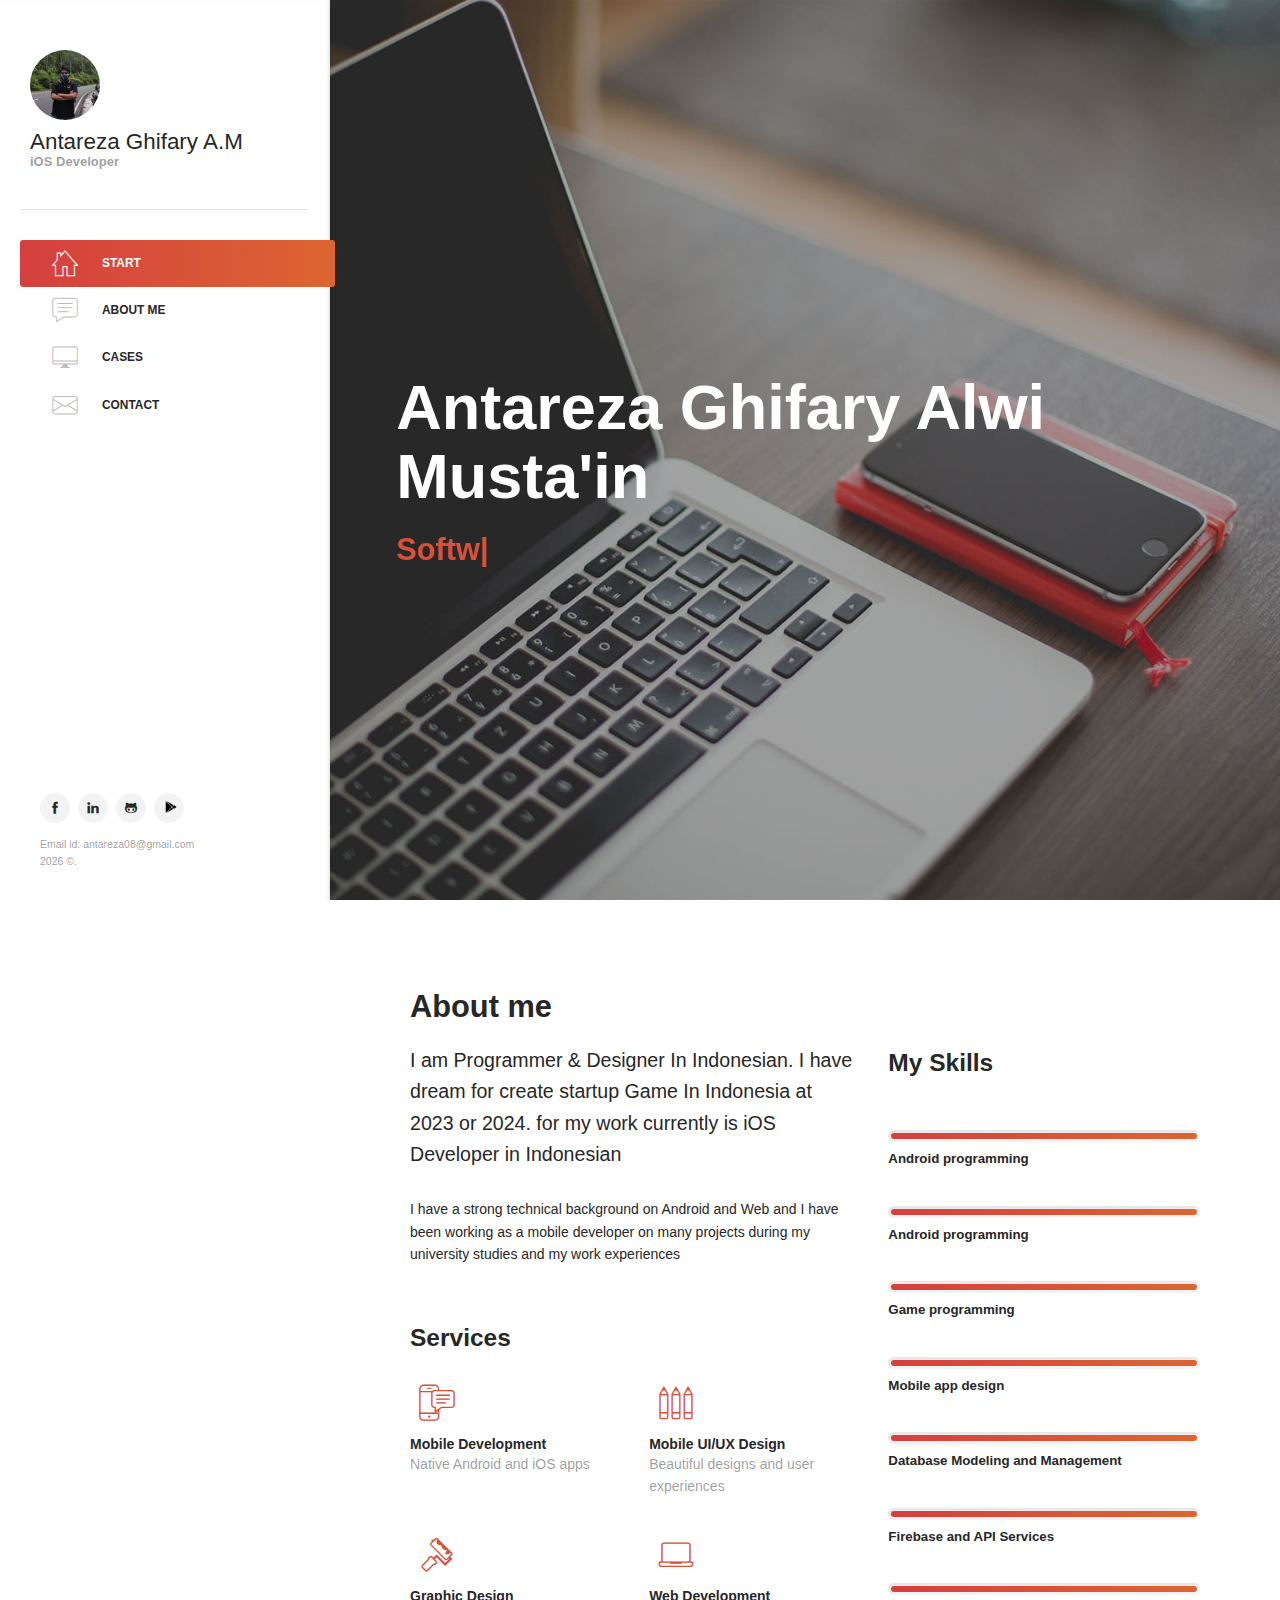
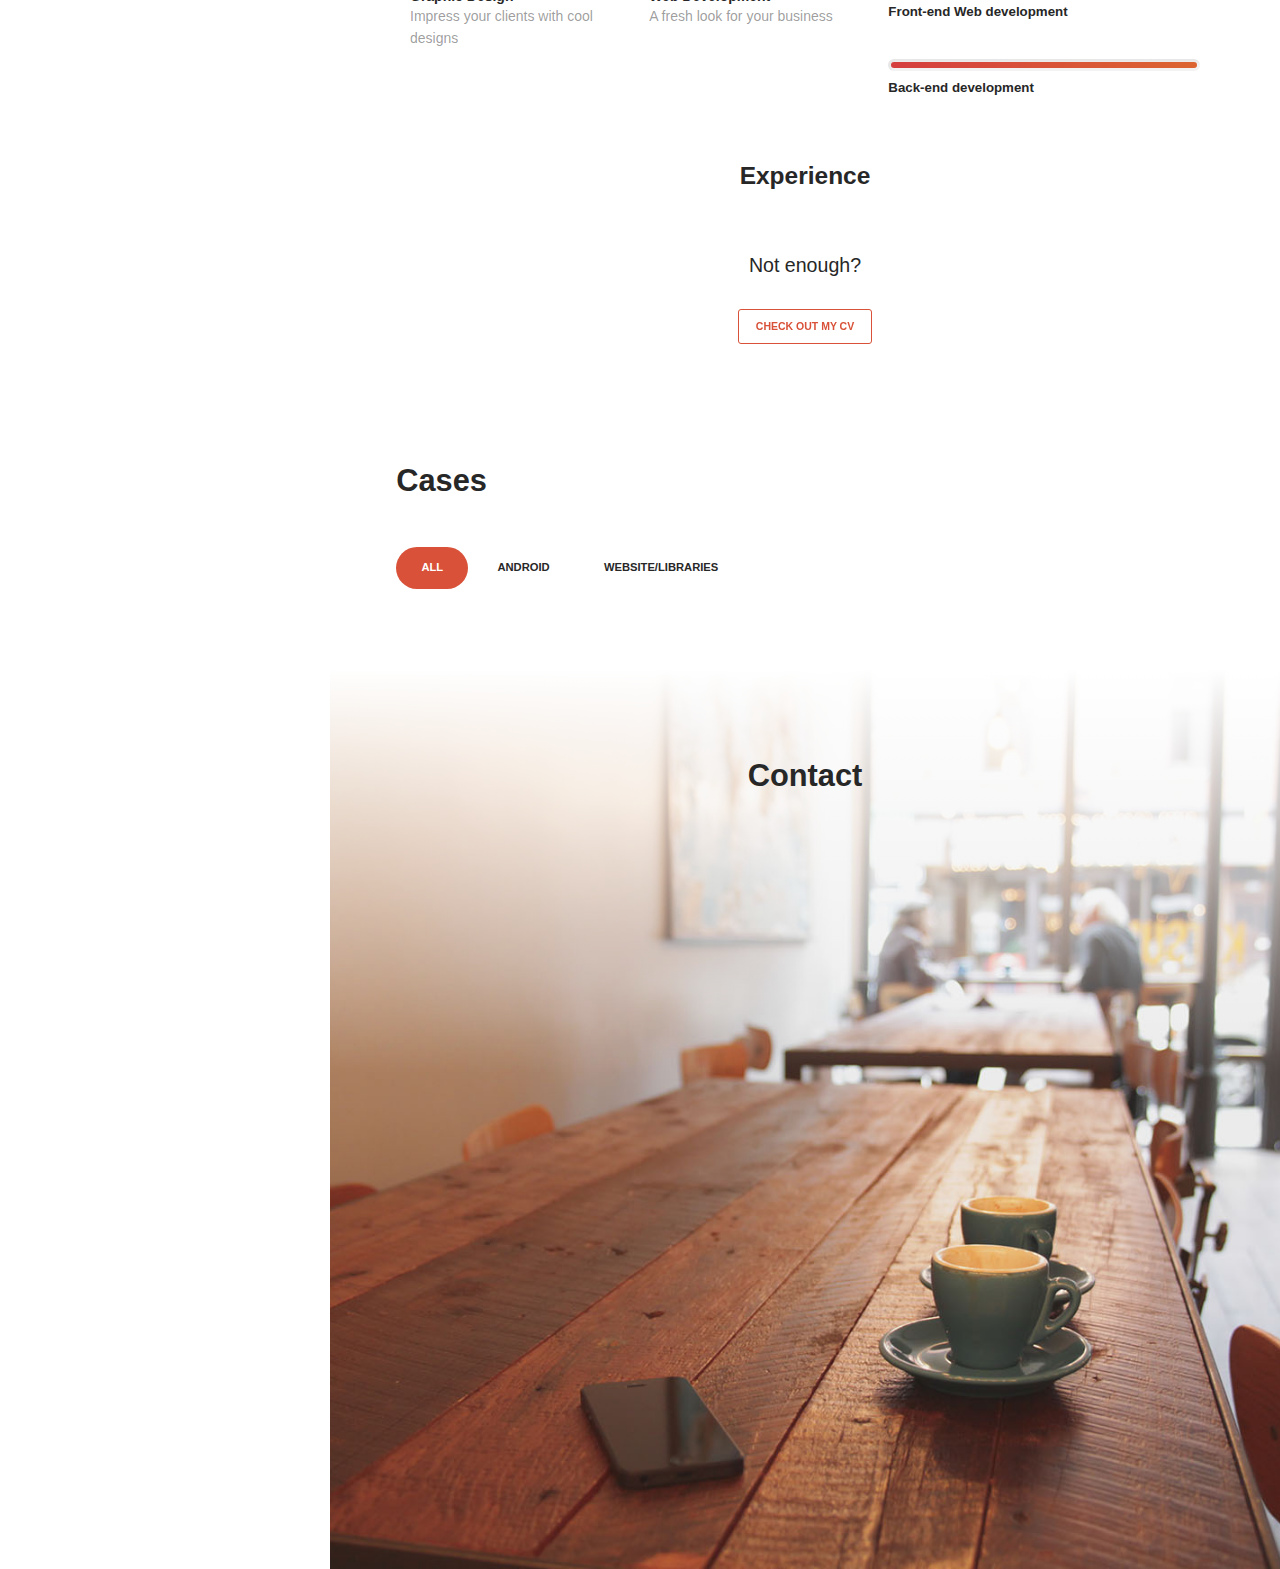
==== index.html @ 30c50976 "Update index.html" ====
<!DOCTYPE html>
<html lang="en" ng-app="myApp">
<head>

    <title>Antareza Ghifary AM - Developer</title>

    <!-- Meta -->
    <meta name="author" content="Shashank Singhal">
    <meta http-equiv="Content-Type" content="text/html; charset=UTF-8" />
    <meta name="viewport" content="width=device-width, initial-scale=1" />
    <meta http-equiv="content-language" content="en">
    <meta name="Description" content="I am Programmer & Designer In Indonesian. I have dream for create startup Game In Indonesia at 2023 or 2024. for my work currently is iOS Developer in Indonesian ">
    <meta name="Keywords" content="mobile developer (iOS), Web Designer, Graphic Designer">
    <meta name="robots" content="index,nofollow" />
    <meta name="og:description" content="I am Programmer & Designer In Indonesian. I have dream for create startup Game In Indonesia at 2023 or 2024. for my work currently is iOS Developer in Indonesian">
    <meta property="og:locale" content="en_GB" />
    <meta property="og:site_name" content="Shashank Singhal - Android App Developer and Designer" />
    <meta property="og:title" content="Shashank Singhal - Android App Developer and Designer" />
    <meta property="og:image" content="assets/img/photos/profile-bg1.jpg" />
    <meta property="og:image:secure_url" content="assets/img/photos/profile-bg1.jpg" />
    <meta property="og:type" content="website" />
    <meta property="og:url" content="https://shashank02051997.github.io" />

    <!-- Twitter Card data -->
    <meta name="twitter:card" content="summary">
    <meta name="twitter:site" content="https://shashank02051997.github.io">
    <meta name="twitter:title" content="Shashank Singhal - Android App Developer and Designer">
    <meta name="twitter:description" content="I am Programmer & Designer In Indonesian. I have dream for create startup Game In Indonesia at 2023 or 2024. for my work currently is iOS Developer in Indonesian">
    <meta name="twitter:creator" content="Shashank Singhal">
    <meta name="twitter:image" content="assets/img/photos/profile-bg1.jpg">

    <!-- Schema.org markup for Google+ -->
    <meta itemprop="name" content="Shashank Singhal - Android App Developer and Designer">
    <meta itemprop="description" content="I am Programmer & Designer In Indonesian. I have dream for create startup Game In Indonesia at 2023 or 2024. for my work currently is iOS Developer in Indonesian">
    <meta itemprop="image" content="assets/img/photos/profile-bg1.jpg">

    <!-- Favicons -->
    <link rel="shortcut icon" href="assets/img/favicon.png">
    <link rel="apple-touch-icon" href="assets/img/favicon_60x60.png">
    <link rel="apple-touch-icon" sizes="76x76" href="assets/img/favicon_76x76.png">
    <link rel="apple-touch-icon" sizes="120x120" href="assets/img/favicon_120x120.png">
    <link rel="apple-touch-icon" sizes="152x152" href="assets/img/favicon_152x152.png">

    <!-- Google Web Fonts -->
<!--     <link href="../fonts.googleapis.com/css-family=Catamaran-600,700.htm" rel="stylesheet"> -->
    <!-- CSS Styles -->
    <link rel="stylesheet" href="assets/css/styles.css" />

    <!-- CSS Base -->
    <link id="theme" rel="stylesheet" href="assets/css/themes/theme-orange.css" />

</head>

<body class="one-page header-vertical" ng-controller='mainCtrl'>

<!-- Loader -->
<div id="page-loader" class="bg-white">
    <svg class="loader" width="32px" height="32px" viewBox="0 0 32 32" xmlns="http://www.w3.org/2000/svg"><circle class="circle" fill="none" stroke-width="2" stroke-linecap="round" cx="16" cy="16" r="14"></circle></svg>
    <span class="loading-txt text-muted">Wait for some magic...</span>
</div>
<!-- Loader / End -->

<!-- Header -->
<header id="header">

    <!-- Owner -->
    <a title="link" href="#home" class="owner">
        <img src="assets/img/photos/ghifa.jpg" alt="Image not found" class="image">
        <div class="content">
            <h2 class="name">Antareza Ghifary A.M</h2>
            <h2 class="caption text-muted">iOS Developer</h2>
        </div>
    </a>

    <!-- Navigation -->
    <nav id="main-menu">
        <div class="nav-wrapper">
            <ul class="nav nav-primary">
                <li><a title="link" href="#home"><i class="li-home"></i>Start</a></li>
                <li><a title="link" href="#about"><i class="li-feedback"></i>About me</a></li>
                <li><a title="link" href="#cases"><i class="li-imac"></i>Cases</a></li>
                <!-- <li><a title="link" href="#latest-posts"><i class="li-pen"></i>Latest posts</a></li> -->
                <li><a title="link" href="#contact"><i class="li-email"></i>Contact</a></li>
            </ul>
        </div>
        <span class="selector"></span>
    </nav>

    <!-- Bottom -->
    <div class="bottom">

        <ul class="list-inline mb-10">
            <li class="list-inline-item"><a title="link" href="https://www.facebook.com/samrez.51" target="_blank" class="icon icon-circle icon-hover icon-secondary icon-sm"><i class="ti-facebook"></i></a></li>
            <li class="list-inline-item"><a title="link" href="https://www.linkedin.com/in/antarezaghifary/"  target="_blank" class="icon icon-circle icon-hover icon-secondary icon-sm"><i class="ti-linkedin"></i></a></li>
            <li class="list-inline-item"><a title="link" href="https://github.com/antarezaghifary"  target="_blank" class="icon icon-circle icon-hover icon-secondary icon-sm"><i class="ti-github"></i></a></li>
           <li class="list-inline-item"><a title="link" href="#" target="_blank" class="icon icon-circle icon-hover icon-secondary icon-sm"><img src="assets/img/google-play.png" style="margin-top: 8px;margin-left:5px;width: 12px;height: 12px;"></i></a></li>  
        </ul>
        <span class="text-muted" style="text-transform:none;">Email id: antareza08@gmail.com</span><br>
        <span class="text-muted"><script>document.write(new Date().getFullYear())</script> ©.</span>
    </div>

</header>
<!-- Header / End -->

<!-- Content -->
<div id="content">

    <!-- Section / Home -->
    <section id="home" class="section fullheight dark">

        <!-- BG Slideshow -->
        <div class="bg-slideshow">
            <div class="bg-image zooming"><img src="assets/img/photos/profile-bg1.jpg" alt="Image not found"></div>
            <div class="bg-image zooming"><img src="assets/img/photos/profile-bg2.jpg" alt="Image not found"></div>
            <div class="bg-image zooming"><img src="assets/img/photos/profile-bg3.jpg" alt="Image not found"></div>
        </div>

        <div class="v-center container-fluid container-custom">
            <div class="row">
                <div class="col-md-12 w-100">
                    <h1 class="display-3">Antareza Ghifary Alwi Musta'in</h1>
                    <h2 class="caption text-primary"><span id="role">Web Developer</span></h2>
                </div>
            </div>
        </div>


    </section>

    <!-- Section / About -->
    <section id="about" class="section">

        <div class="container container-lg">

            <!-- BG Side -->
            <div class="bg-side bg-left">
                <img src="assets/img/items/googlepixel.png" alt="Image not found">
                <img src="assets/img/items/transp.png" alt="Image not found">
            </div>

            <!-- BG Side -->
            <div class="bg-side bg-right">
                <img src="assets/img/items/iphone.png" alt="Image not found">
            </div>
            <div class="row rowmain">
                <div class="col-md-7">
                    <h2>About me</h2>
                    <p class="lead">I am Programmer & Designer In Indonesian. I have dream for create startup Game In Indonesia at 2023 or 2024. for my work currently is iOS Developer in Indonesian</p>
                    <p>I have a strong technical background on Android and Web and I have been working as a mobile developer on many projects during my university studies and my work experiences</p>
                    <h3 class="mt-60">Services</h3>
                    <div class="row text-xs-center text-sm-left">
                        <div class="col-sm-6">
                            <!-- Feature -->
                            <div class="feature feature-1 animated fadeIn visible" data-animation="fadeIn">
                                <span class="icon icon-primary icon-md"><i class="li-push"></i></span>
                                <h5 class="mb-0">Mobile Development</h5>
                                <span class="text-muted">Native Android and iOS apps</span>
                            </div>
                        </div>
                        <div class="col-sm-6">
                            <!-- Feature -->
                            <div class="feature feature-1 animated fadeIn visible" data-animation="fadeIn">
                                <span class="icon icon-primary icon-md"><i class="li-theme"></i></span>
                                <h5 class="mb-0">Mobile UI/UX Design</h5>
                                <span class="text-muted">Beautiful designs and user experiences</span>
                            </div>
                        </div>
                    </div>
                    <div class="row text-xs-center  text-sm-left">
                        <div class="col-sm-6">
                            <!-- Feature -->
                            <div class="feature feature-1 animated fadeIn visible" data-animation="fadeIn">
                                <span class="icon icon-primary icon-md"><i class="li-paintcylinder"></i></span>
                                <h5 class="mb-0">Graphic Design</h5>
                                <span class="text-muted">Impress your clients with cool designs</span>
                            </div>
                        </div>
                        <div class="col-sm-6">
                            <!-- Feature -->
                            <div class="feature feature-1 animated fadeIn visible" data-animation="fadeIn">
                                <span class="icon icon-primary icon-md"><i class="li-laptop"></i></span>
                                <h5 class="mb-0">Web Development</h5>
                                <span class="text-muted">A fresh look for your business</span>
                            </div>
                        </div>
                    </div>
                </div>
                <div class="col-md-5">
                    <h3 class="mt-60">My Skills</h3>
                <div class="progress-wrapper">
                    <progress class="progress mb-5" value="100" max="100"></progress>
                    <strong class="text-sm ng-binding">Android programming</strong>
                </div>
                <div class="progress-wrapper">
                    <progress class="progress mb-5" value="100" max="100"></progress>
                    <strong class="text-sm ng-binding">Android programming</strong>
                </div>
                <div class="progress-wrapper">
                    <progress class="progress mb-5" value="100" max="100"></progress>
                    <strong class="text-sm ng-binding">Game programming</strong>
                </div>
                <div class="progress-wrapper">
                    <progress class="progress mb-5" value="100" max="100"></progress>
                    <strong class="text-sm ng-binding">Mobile app design</strong>
                </div>
                <div class="progress-wrapper">
                    <progress class="progress mb-5" value="100" max="100"></progress>
                    <strong class="text-sm ng-binding">Database Modeling and Management</strong>
                </div>
                <div class="progress-wrapper">
                    <progress class="progress mb-5" value="100" max="100"></progress>
                    <strong class="text-sm ng-binding">Firebase and API Services</strong>
                </div>
                <div class="progress-wrapper">
                    <progress class="progress mb-5" value="100" max="100"></progress>
                    <strong class="text-sm ng-binding">Front-end Web development</strong>
                </div>
                <div class="progress-wrapper">
                    <progress class="progress mb-5" value="100" max="100"></progress>
                    <strong class="text-sm ng-binding">Back-end development</strong>
                </div>
                </div>
            </div>
            <div class="row">
                <div class="col-md-12">

                    <h3 class="mt-60 text-lg-center mb-30">Experience</h3>

                    <!-- <div class="row  text-xs-center">
                        <div class="col-sm-6 col-xs-6 col-md-3">
                        <img class="bg-image " ng-src="assets/img/locations/lecce.jpg" alt="Image not found" src="assets/img/locations/lecce.jpg">
                        <div class="col-lg-12">
                            <a title="link" href="http://www.programmingexpress.com" target="_blank"><img ng-src="assets/img/companies/programmingexpress.jpg" alt="Image not found" class="img-circle mb-20 m10 mt-20" src="assets/img/companies/programmingexpress.jpg"></a>
                            <h5 class="mb-5 text-white">Programming Express</h5>
                            <h5 class="text-sm text-muted-light mt-5">Intership</h5>
                        </div>
                    </div><div class="col-sm-6 col-xs-6 col-md-3">
                        <img class="bg-image " ng-src="assets/img/locations/london.jpg" alt="Image not found" src="assets/img/locations/london.jpg">
                        <div class="col-lg-12">
                            <a title="link" href="http://www.softechonnet.com/" target="_blank"><img ng-src="assets/img/companies/softech.jpg" alt="Image not found" class="img-circle mb-20 m10 mt-20" src="assets/img/companies/softech.jpg"></a>
                            <h5 class="mb-5 text-white">Softech Computer Education</h5>
                            <h5 class="text-sm text-muted-light mt-5">Web Developer</h5>
                        </div>
                    </div><div class="col-sm-6 col-xs-6 col-md-3">
                        <img class="bg-image " ng-src="assets/img/locations/unisalento.jpg" alt="Image not found" src="assets/img/locations/unisalento.jpg">
                        <div class="col-lg-12">
                            <a title="link" href="http://www.ecajmer.ac.in/"><img ng-src="assets/img/companies/college.png" alt="Image not found" class="img-circle mb-20 m10 mt-20" src="assets/img/companies/college.png"></a>
                           <h5 class="mb-5 text-white">Govt. Engg .College, Ajmer</h5>
                            <h5 class="text-sm text-muted-light mt-5">Software Engineer</h5>
                        </div>
                    </div><div class="col-sm-6 col-xs-6 col-md-3">
                        <img class="bg-image " ng-src="assets/img/locations/hers.jpg" alt="Image not found" src="assets/img/locations/hers.jpg">
                        <div class="col-lg-12">
                            <a title="link" href="http://www.programmingexpress.com" target="_blank"><img ng-src="assets/img/companies/programmingexpress.jpg" alt="Image not found" class="img-circle mb-20 m10 mt-20" src="assets/img/companies/programmingexpress.jpg"></a>
                           <h5 class="mb-5 text-white">Programming Express</h5>
                            <h5 class="text-sm text-muted-light mt-5">App Developer</h5>
                        </div>
                    </div>
                    </div> -->
                </div>
            </div>
            <div class="row mt-30">
                <div class="col-md-12">
                <p class="lead  text-xs-center text-lg-center">Not enough?</p>
                </div>
            </div>
            <div class="row">
                <div class="col-md-12 text-xs-center text-lg-center">
                    <a title="link" class="btn btn-sm btn-outline-primary" href="assets/cv/cv.png" target="_blank">Check out my CV</a>
                </div>
            </div>
        </div>
    </section>
    <!-- Section / portfolio -->
    <section id="cases" class="section" >

        <div class="container-fluid container-custom">
            <h2 class="mb-50">Cases</h2>
            <!-- Filter -->
            <nav class="mb-40">
                <ul class="nav nav-pills filter-isotope mb-50 text-center" data-filter-list="#works-list">
                    <li class="nav-item active"><a title="link" href="#" class="nav-link" data-filter="*"><i class="pe-7s-folder"></i>All</a></li>
                    <li class="nav-item"><a title="link" href="#" class="nav-link" data-filter=".filter-one"><i class="pe-7s-graph1"></i>Android</a></li>
                    <li class="nav-item"><a title="link" href="#" class="nav-link" data-filter=".filter-two"><i class="pe-7s-comment"></i>Website/Libraries</a></li>
                </ul>
            </nav>
        </div>


    </section>

    <!-- Section / Latest Posts -->

    <!-- Section / Contact -->
    <section id="contact" class="section min-fullheight">

        <!-- BG Map -->
        <div class="bg-image with-joiner"><img src="assets/img/photos/contact_me.jpg" alt="Image not found"/></div>

        <div class="container-fluid container-custom">
            <h2 class="mb-50 text-xs-center">Contact</h2>
        </div>
        <div class="container container-sm">
            <div class="contact-box animated" data-animation="fadeInUp">
                <div class="row no-padding">
                    <div class="col-md-12">
                        <div class="box">
                            <h4><a title="link" href="#">Contact me</a></h4>
                            <ul class="contact-list">
                                <li>
                                    <i class="li-email"></i>
                                    <div class="content">
                                        <span class="text-xs text-muted mb-5">E-mail:</span>
                                        <a title="link" href="mailto:antareza08@gmail.com" class="text-lg">antareza08@gmail.com</a>
                                    </div>
                                </li>
                                <li>
                                    <i class="li-push"></i>
                                    <div class="content">
                                        <span class="text-xs text-muted mb-5">Phone:</span>
                                        <a title="link" href="tel:+6288225345011">+62 <span class="text-lg">88225345011</span></a>

                                    </div>
                                </li>
                                <li>
                                    <i class="li-map1"></i>
                                    <div class="content">
                                        <span class="text-xs text-muted mb-5">Address:</span>
                                        <span class="text-lg">DIY, Yogyakarta, Indonesia</span>
                                    </div>
                                </li>
                            </ul>
                        </div>
                    </div>
                </div>
            </div>
        </div>

    </section>

</div>
<!-- Content / End -->

<!-- Mobile Navigation Toggle -->
<div id="mobile-nav-toggle"><span></span><span></span><span></span></div>

<!-- Notification Bar -->
<div id="notification-bar"></div>

<!-- JS Libraries -->
<script src="assets/js/jquery-2.2.4.min.js"></script>

<!-- JS Plugins -->
<script src="assets/js/plugins.js"></script>

<!-- JS Core -->
<script src="assets/js/core.js"></script>


<!-- AngularJS -->
<!-- AngularJS -->
<script src="assets/js/angular.min.js"></script>

<!-- Firebase -->
<script src="assets/js/firebase.js"></script>

<!-- AngularFire -->
<script src="assets/js/angularfire.min.js"></script>

<script src='assets/js/main.js'></script>
<script src="assets/js/typed.js"></script>

</body>

</html>
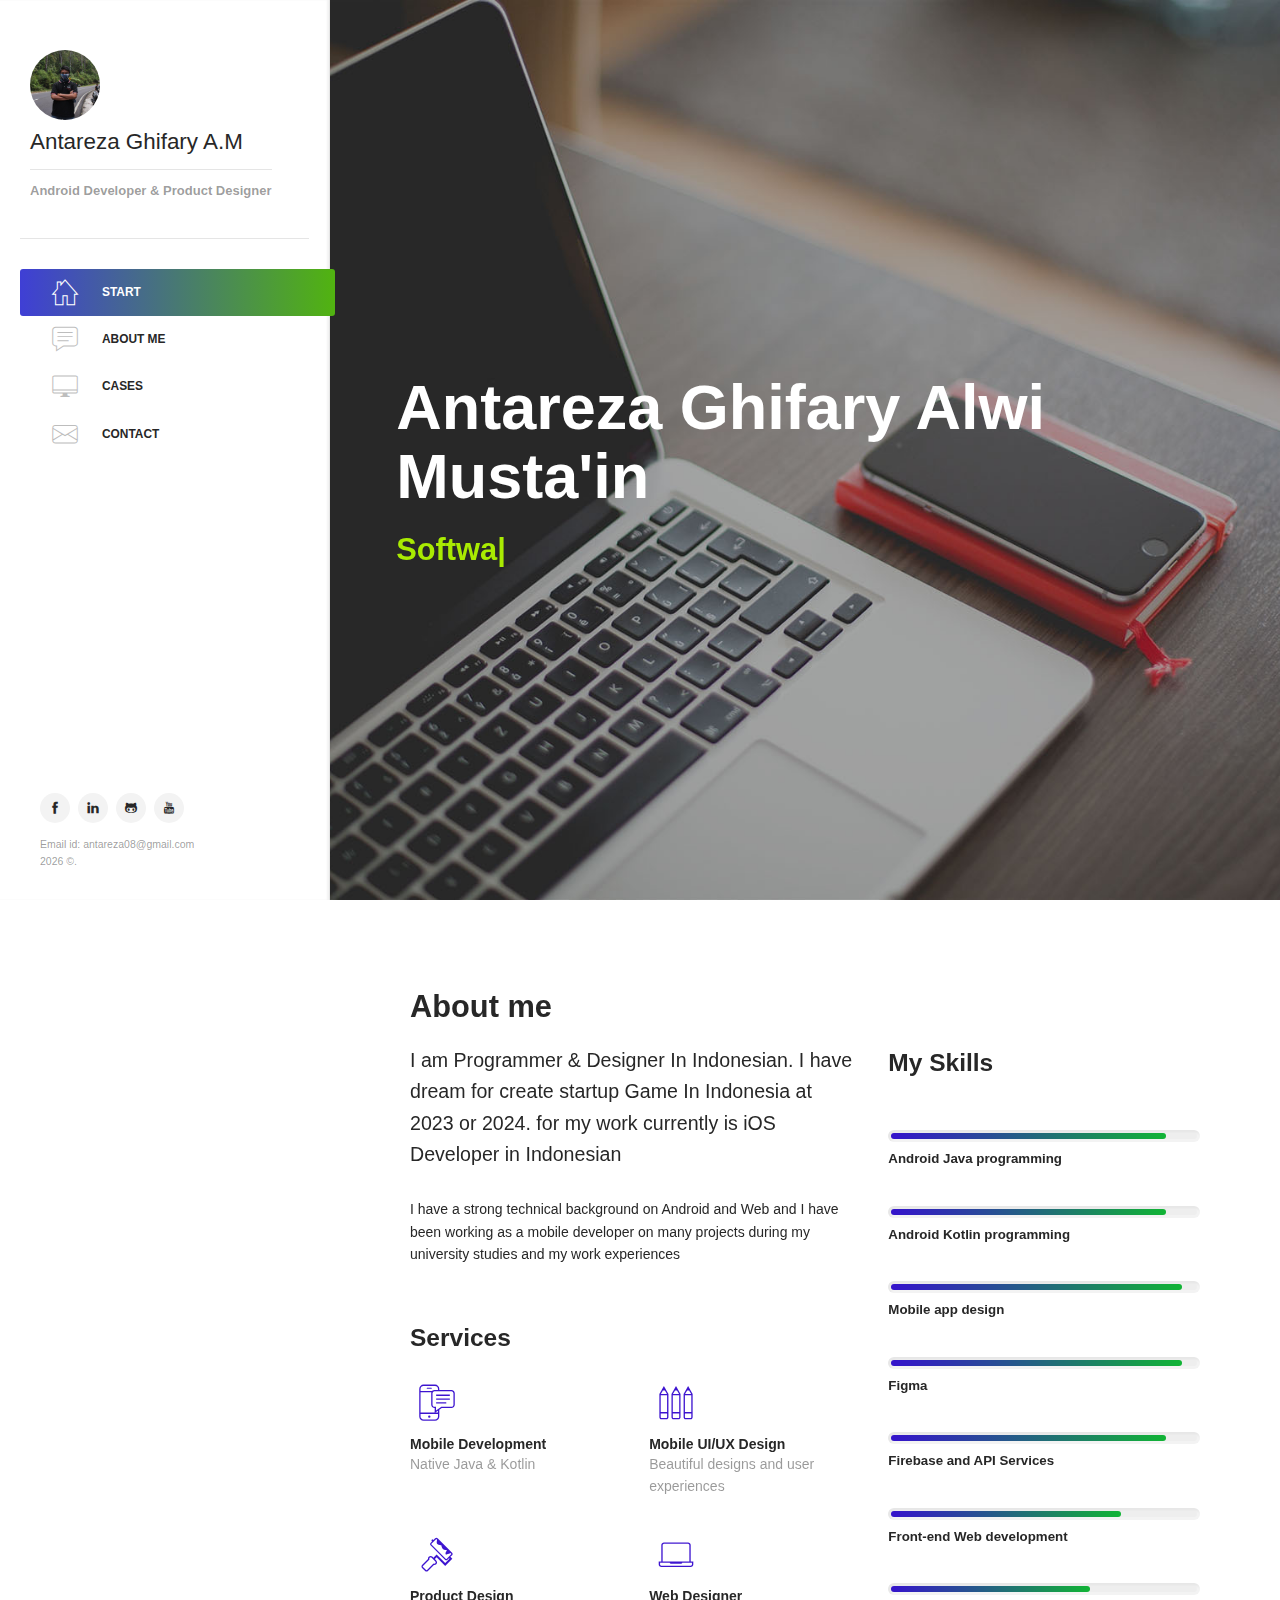
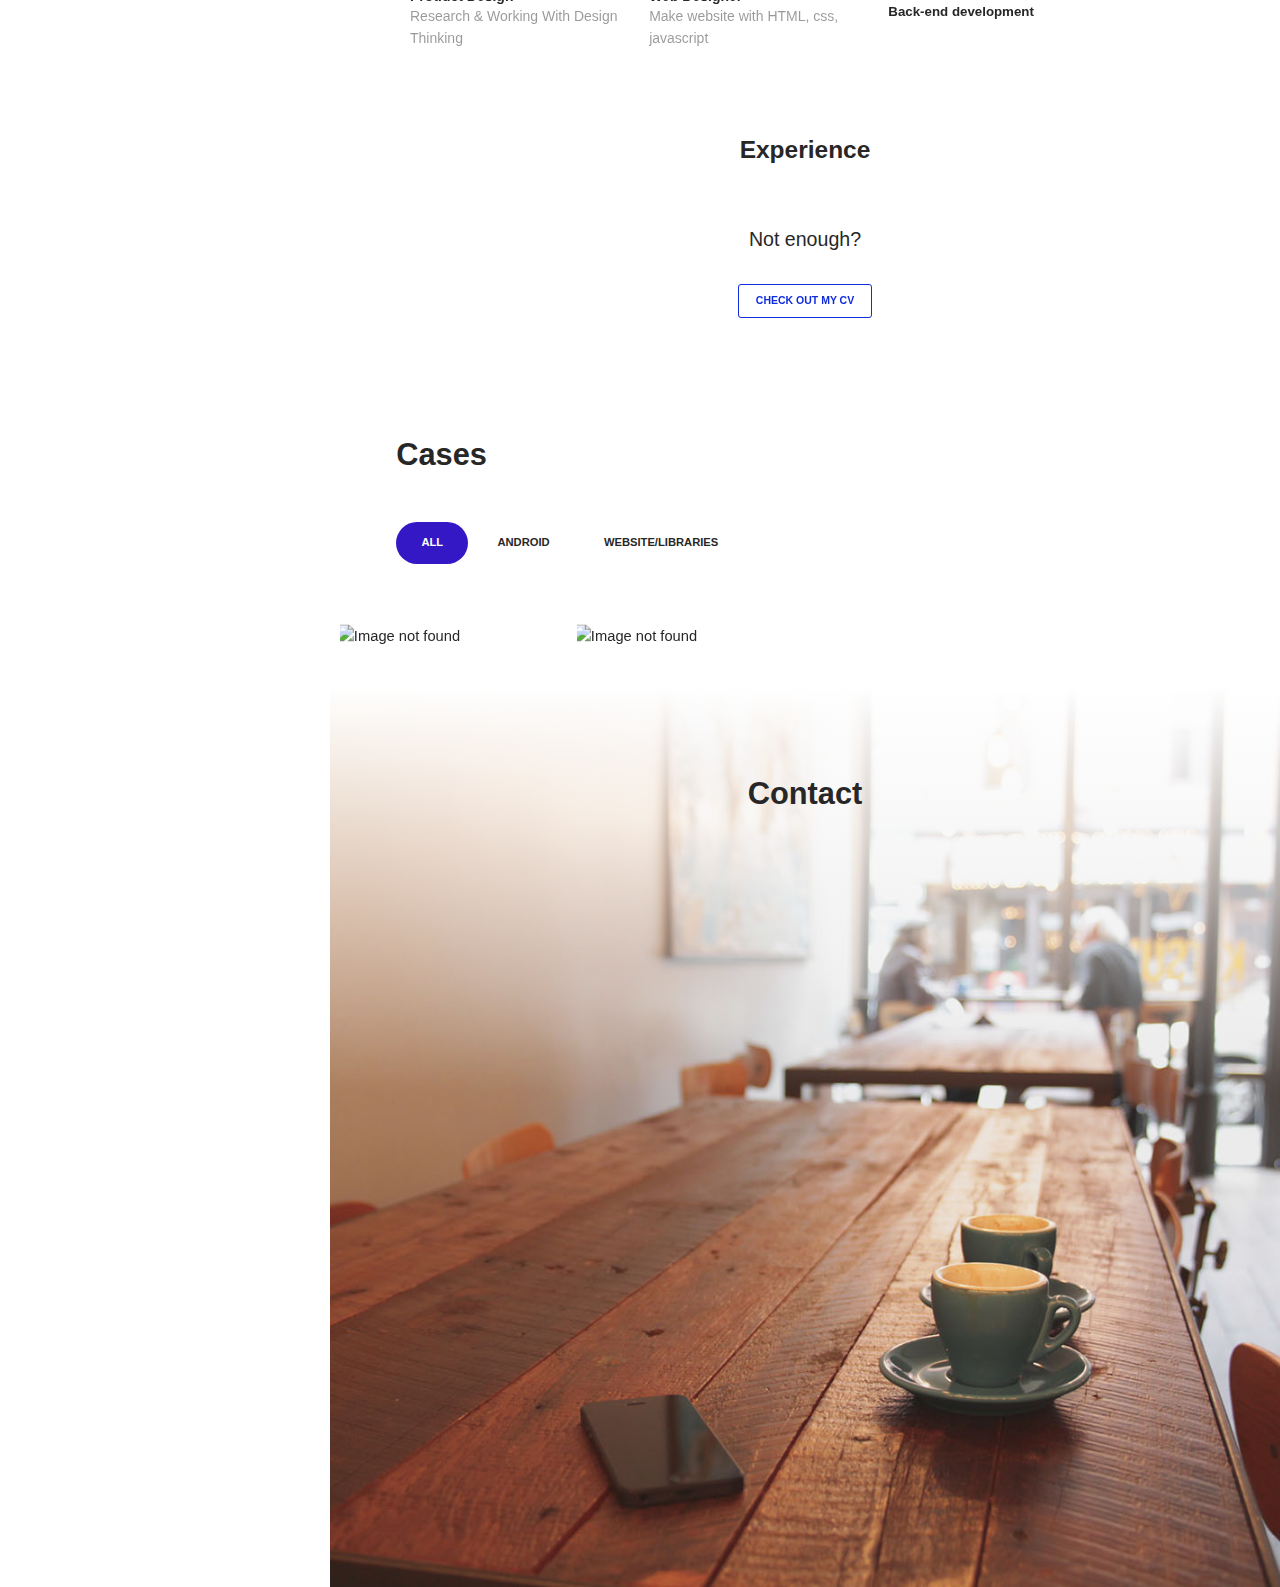
==== commit 2495fb16: "editing style" ====
--- a/index.html
+++ b/index.html
@@ -2,10 +2,10 @@
 <html lang="en" ng-app="myApp">
 <head>
 
-    <title>Antareza Ghifary AM - Developer</title>
+    <title>Antareza Ghifary AM - Fullstack Dev</title>
 
     <!-- Meta -->
-    <meta name="author" content="Shashank Singhal">
+    <meta name="author" content="Antareza Ghifary">
     <meta http-equiv="Content-Type" content="text/html; charset=UTF-8" />
     <meta name="viewport" content="width=device-width, initial-scale=1" />
     <meta http-equiv="content-language" content="en">
@@ -14,23 +14,23 @@
     <meta name="robots" content="index,nofollow" />
     <meta name="og:description" content="I am Programmer & Designer In Indonesian. I have dream for create startup Game In Indonesia at 2023 or 2024. for my work currently is iOS Developer in Indonesian">
     <meta property="og:locale" content="en_GB" />
-    <meta property="og:site_name" content="Shashank Singhal - Android App Developer and Designer" />
-    <meta property="og:title" content="Shashank Singhal - Android App Developer and Designer" />
+    <meta property="og:site_name" content="Antareza Ghifary - Android App Developer and Designer" />
+    <meta property="og:title" content="Antareza Ghifary - Android App Developer and Designer" />
     <meta property="og:image" content="assets/img/photos/profile-bg1.jpg" />
     <meta property="og:image:secure_url" content="assets/img/photos/profile-bg1.jpg" />
     <meta property="og:type" content="website" />
-    <meta property="og:url" content="https://shashank02051997.github.io" />
+    <meta property="og:url" content="https://antarezaghifary.github.io/" />
 
     <!-- Twitter Card data -->
     <meta name="twitter:card" content="summary">
-    <meta name="twitter:site" content="https://shashank02051997.github.io">
-    <meta name="twitter:title" content="Shashank Singhal - Android App Developer and Designer">
+    <meta name="twitter:site" content="https://antarezaghifary.github.io/">
+    <meta name="twitter:title" content="Antareza Ghifary - Android App Developer and Designer">
     <meta name="twitter:description" content="I am Programmer & Designer In Indonesian. I have dream for create startup Game In Indonesia at 2023 or 2024. for my work currently is iOS Developer in Indonesian">
-    <meta name="twitter:creator" content="Shashank Singhal">
+    <meta name="twitter:creator" content="Antareza Ghifary">
     <meta name="twitter:image" content="assets/img/photos/profile-bg1.jpg">
 
     <!-- Schema.org markup for Google+ -->
-    <meta itemprop="name" content="Shashank Singhal - Android App Developer and Designer">
+    <meta itemprop="name" content="Antareza Ghifary - Android App Developer and Designer">
     <meta itemprop="description" content="I am Programmer & Designer In Indonesian. I have dream for create startup Game In Indonesia at 2023 or 2024. for my work currently is iOS Developer in Indonesian">
     <meta itemprop="image" content="assets/img/photos/profile-bg1.jpg">
 
@@ -56,7 +56,7 @@
 <!-- Loader -->
 <div id="page-loader" class="bg-white">
     <svg class="loader" width="32px" height="32px" viewBox="0 0 32 32" xmlns="http://www.w3.org/2000/svg"><circle class="circle" fill="none" stroke-width="2" stroke-linecap="round" cx="16" cy="16" r="14"></circle></svg>
-    <span class="loading-txt text-muted">Wait for some magic...</span>
+    <span class="loading-txt text-muted">Siapkan secangkir kopi...</span>
 </div>
 <!-- Loader / End -->
 
@@ -68,7 +68,8 @@
         <img src="assets/img/photos/ghifa.jpg" alt="Image not found" class="image">
         <div class="content">
             <h2 class="name">Antareza Ghifary A.M</h2>
-            <h2 class="caption text-muted">iOS Developer</h2>
+            <hr>
+            <h2 class="caption text-muted">Android Developer & Product Designer</h2>
         </div>
     </a>
 
@@ -93,7 +94,7 @@
             <li class="list-inline-item"><a title="link" href="https://www.facebook.com/samrez.51" target="_blank" class="icon icon-circle icon-hover icon-secondary icon-sm"><i class="ti-facebook"></i></a></li>
             <li class="list-inline-item"><a title="link" href="https://www.linkedin.com/in/antarezaghifary/"  target="_blank" class="icon icon-circle icon-hover icon-secondary icon-sm"><i class="ti-linkedin"></i></a></li>
             <li class="list-inline-item"><a title="link" href="https://github.com/antarezaghifary"  target="_blank" class="icon icon-circle icon-hover icon-secondary icon-sm"><i class="ti-github"></i></a></li>
-           <li class="list-inline-item"><a title="link" href="#" target="_blank" class="icon icon-circle icon-hover icon-secondary icon-sm"><img src="assets/img/google-play.png" style="margin-top: 8px;margin-left:5px;width: 12px;height: 12px;"></i></a></li>  
+            <li class="list-inline-item"><a title="link" href="https://www.youtube.com/channel/UCFJ1l3dCeKLho9feBZwJrYw/"  target="_blank" class="icon icon-circle icon-hover icon-secondary icon-sm"><i class="ti-youtube"></i></a></li> 
         </ul>
         <span class="text-muted" style="text-transform:none;">Email id: antareza08@gmail.com</span><br>
         <span class="text-muted"><script>document.write(new Date().getFullYear())</script> ©.</span>
@@ -119,7 +120,7 @@
             <div class="row">
                 <div class="col-md-12 w-100">
                     <h1 class="display-3">Antareza Ghifary Alwi Musta'in</h1>
-                    <h2 class="caption text-primary"><span id="role">Web Developer</span></h2>
+                    <h2 class="caption text-primary"><span id="role">Android Developer</span></h2>
                 </div>
             </div>
         </div>
@@ -154,7 +155,7 @@
                             <div class="feature feature-1 animated fadeIn visible" data-animation="fadeIn">
                                 <span class="icon icon-primary icon-md"><i class="li-push"></i></span>
                                 <h5 class="mb-0">Mobile Development</h5>
-                                <span class="text-muted">Native Android and iOS apps</span>
+                                <span class="text-muted">Native Java & Kotlin</span>
                             </div>
                         </div>
                         <div class="col-sm-6">
@@ -171,16 +172,16 @@
                             <!-- Feature -->
                             <div class="feature feature-1 animated fadeIn visible" data-animation="fadeIn">
                                 <span class="icon icon-primary icon-md"><i class="li-paintcylinder"></i></span>
-                                <h5 class="mb-0">Graphic Design</h5>
-                                <span class="text-muted">Impress your clients with cool designs</span>
+                                <h5 class="mb-0">Product Design</h5>
+                                <span class="text-muted">Research & Working With Design Thinking</span>
                             </div>
                         </div>
                         <div class="col-sm-6">
                             <!-- Feature -->
                             <div class="feature feature-1 animated fadeIn visible" data-animation="fadeIn">
                                 <span class="icon icon-primary icon-md"><i class="li-laptop"></i></span>
-                                <h5 class="mb-0">Web Development</h5>
-                                <span class="text-muted">A fresh look for your business</span>
+                                <h5 class="mb-0">Web Designer</h5>
+                                <span class="text-muted">Make website with HTML, css, javascript</span>
                             </div>
                         </div>
                     </div>
@@ -188,35 +189,31 @@
                 <div class="col-md-5">
                     <h3 class="mt-60">My Skills</h3>
                 <div class="progress-wrapper">
-                    <progress class="progress mb-5" value="100" max="100"></progress>
-                    <strong class="text-sm ng-binding">Android programming</strong>
-                </div>
-                <div class="progress-wrapper">
-                    <progress class="progress mb-5" value="100" max="100"></progress>
-                    <strong class="text-sm ng-binding">Android programming</strong>
-                </div>
-                <div class="progress-wrapper">
-                    <progress class="progress mb-5" value="100" max="100"></progress>
-                    <strong class="text-sm ng-binding">Game programming</strong>
-                </div>
-                <div class="progress-wrapper">
-                    <progress class="progress mb-5" value="100" max="100"></progress>
+                    <progress class="progress mb-5" value="90" max="100"></progress>
+                    <strong class="text-sm ng-binding">Android Java programming</strong>
+                </div>
+                <div class="progress-wrapper">
+                    <progress class="progress mb-5" value="90" max="100"></progress>
+                    <strong class="text-sm ng-binding">Android Kotlin programming</strong>
+                </div>
+                <div class="progress-wrapper">
+                    <progress class="progress mb-5" value="95" max="100"></progress>
                     <strong class="text-sm ng-binding">Mobile app design</strong>
                 </div>
                 <div class="progress-wrapper">
-                    <progress class="progress mb-5" value="100" max="100"></progress>
-                    <strong class="text-sm ng-binding">Database Modeling and Management</strong>
-                </div>
-                <div class="progress-wrapper">
-                    <progress class="progress mb-5" value="100" max="100"></progress>
+                    <progress class="progress mb-5" value="95" max="100"></progress>
+                    <strong class="text-sm ng-binding">Figma</strong>
+                </div>
+                <div class="progress-wrapper">
+                    <progress class="progress mb-5" value="90" max="100"></progress>
                     <strong class="text-sm ng-binding">Firebase and API Services</strong>
                 </div>
                 <div class="progress-wrapper">
-                    <progress class="progress mb-5" value="100" max="100"></progress>
+                    <progress class="progress mb-5" value="75" max="100"></progress>
                     <strong class="text-sm ng-binding">Front-end Web development</strong>
                 </div>
                 <div class="progress-wrapper">
-                    <progress class="progress mb-5" value="100" max="100"></progress>
+                    <progress class="progress mb-5" value="65" max="100"></progress>
                     <strong class="text-sm ng-binding">Back-end development</strong>
                 </div>
                 </div>
@@ -285,6 +282,37 @@
                 </ul>
             </nav>
         </div>
+
+        <div id="works-list" class="row masonry no-padding" style="position: relative; height: 0px;">
+            <div class="masonry-sizer col-lg-3 col-sm-4 col-xs-6"></div>
+            <div class="masonry-item filter-two col-lg-3 col-sm-4 col-xs-6">
+                <!-- Image Box -->
+                <a title="link" href="projects/en/fancytoast.html" data-toggle="ajax-modal">
+                <div class="image-box image-hover inner-title title-hover">
+                    <div class="image" style="margin: 10px;">
+                        <img alt="Image not found" src="assets/img/projects/fancytoastcollage.png">
+                    </div>
+                    <div class="title text-xs-center">
+                            <h3 class="mb-0">Fancy Toast</h3>
+                            <h5 class="text-sm text-muted mt-10 mb-0">Android Library</h5>
+                    </div>  
+                </div>
+                </a>
+            </div>
+            <div class="masonry-item filter-two col-lg-3 col-sm-4 col-xs-6">
+                <!-- Image Box -->
+                <a title="link" href="projects/en/fancydialog.html" data-toggle="ajax-modal">
+                <div class="image-box image-hover inner-title title-hover">
+                    <div class="image" style="margin: 10px;">
+                       <img alt="Image not found" src="assets/img/projects/fancydialog.jpg">
+                    </div>
+                    <div class="title text-xs-center">
+                            <h3 class="mb-0">Fancy Alert Dialog</h3>
+                            <h5 class="text-sm text-muted mt-10 mb-0">Android Library</h5>
+                    </div>
+                </div>
+                </a>
+            </div>
 
 
     </section>
@@ -314,19 +342,19 @@
                                         <a title="link" href="mailto:antareza08@gmail.com" class="text-lg">antareza08@gmail.com</a>
                                     </div>
                                 </li>
-                                <li>
+                                <!-- <li>
                                     <i class="li-push"></i>
                                     <div class="content">
                                         <span class="text-xs text-muted mb-5">Phone:</span>
                                         <a title="link" href="tel:+6288225345011">+62 <span class="text-lg">88225345011</span></a>
 
                                     </div>
-                                </li>
+                                </li> -->
                                 <li>
                                     <i class="li-map1"></i>
                                     <div class="content">
                                         <span class="text-xs text-muted mb-5">Address:</span>
-                                        <span class="text-lg">DIY, Yogyakarta, Indonesia</span>
+                                        <span class="text-lg">Jakarta, Indonesia</span>
                                     </div>
                                 </li>
                             </ul>
--- a/assets/css/themes/theme-orange.css
+++ b/assets/css/themes/theme-orange.css
@@ -2206,7 +2206,7 @@
   top: 0;
   left: 0;
   right: -26px;
-  background-image: linear-gradient(to right, #d53f3f, #dc6531);
+  background-image: linear-gradient(to right, #3f3fd5, #51b310);
   -webkit-border-radius: 3px;
   -moz-border-radius: 3px;
   -ms-border-radius: 3px;
@@ -2367,13 +2367,13 @@
 }
 
 .nav-primary li > a:hover > i, .nav-primary li > a:focus > i {
-  color: #d85138;
+  color: #5838d8;
   filter: progid:DXImageTransform.Microsoft.Alpha(Opacity=100);
   opacity: 1;
 }
 
 .nav-primary a:hover > li > i, .nav-primary  a:focus > li > i {
-    color: #d85138;
+    color: #5838d8;
     filter: progid:DXImageTransform.Microsoft.Alpha(Opacity=100);
     opacity: 1;
 }
@@ -2401,13 +2401,13 @@
 }
 
 .nav-primary li > .active > a > i {
-  color: #d85138;
+  color: #5838d8;
   filter: progid:DXImageTransform.Microsoft.Alpha(Opacity=100);
   opacity: 1;
 }
 
 .nav-primary a > .active > li > i {
-    color: #d85138;
+    color: #5838d8;
     filter: progid:DXImageTransform.Microsoft.Alpha(Opacity=100);
     opacity: 1;
 }
@@ -2436,7 +2436,7 @@
 }
 
 .nav-primary li > ul a:hover, .nav-primary li > ul a:focus {
-  color: #d85138;
+  color: #5838d8;
 }
 
 .nav-primary li.has-children > a {
@@ -2733,7 +2733,7 @@
 }
 
 .post ul.post-meta > li a:hover, .post ul.post-meta > li a:focus {
-  color: #d85138;
+  color: #5838d8;
 }
 
 .post ul.post-meta > li span {
@@ -3257,7 +3257,7 @@
 
 .contact-list > li > i {
   float: left;
-  color: #d85138;
+  color: #5838d8;
   font-size: 2rem;
 }
 
@@ -3732,13 +3732,13 @@
 /* Types */
 .btn-primary {
   border-color: transparent;
-  background-color: #d85138;
+  background-color: #5838d8;
   color: #fff;
 }
 
 .btn-primary:hover, .btn-primary:focus, .btn-primary:active, .btn-primary:focus:active {
   border-color: transparent;
-  color: #d85138;
+  color: #5838d8;
 }
 
 .btn-primary:before {
@@ -3777,13 +3777,13 @@
 
 .btn-warning {
   border-color: transparent;
-  background-color: #f06a28;
+  background-color: #5838d8;
   color: #fff;
 }
 
 .btn-warning:hover, .btn-warning:focus, .btn-warning:active, .btn-warning:focus:active {
   border-color: transparent;
-  color: #f06a28;
+  color: #5838d8;
 }
 
 .btn-warning:before {
@@ -3863,18 +3863,18 @@
 }
 
 .btn-outline-primary {
-  border-color: #d85138;
-  color: #d85138;
+  border-color: #112cde;
+  color: #112cde;
 }
 
 .btn-outline-primary:hover, .btn-outline-primary:focus, .btn-outline-primary:active, .btn-outline-primary:focus:active {
-  border-color: #d85138;
+  border-color: #112cde;
   background: transparent;
   color: #fff;
 }
 
 .btn-outline-primary:before {
-  background-color: #d85138;
+  background-color: #112cde;
 }
 
 .btn-outline-secondary {
@@ -3908,18 +3908,18 @@
 }
 
 .btn-outline-warning {
-  border-color: #f06a28;
-  color: #f06a28;
+  border-color: #5838d8;
+  color: #5838d8;
 }
 
 .btn-outline-warning:hover, .btn-outline-warning:focus, .btn-outline-warning:active, .btn-outline-warning:focus:active {
-  border-color: #f06a28;
+  border-color: #5838d8;
   background: transparent;
   color: #fff;
 }
 
 .btn-outline-warning:before {
-  background-color: #f06a28;
+  background-color: #5838d8;
 }
 
 .btn-outline-danger {
@@ -4488,7 +4488,7 @@
 }
 
 .bg-warning {
-  background-color: #f06a28 !important;
+  background-color: #5838d8 !important;
 }
 
 .bg-danger {
@@ -5453,7 +5453,7 @@
 }
 
 .icon.icon-primary {
-  color: #d85138;
+  color: #3d14d0;
 }
 
 .icon.icon-secondary {
@@ -5465,7 +5465,7 @@
 }
 
 .icon.icon-warning {
-  color: #f06a28;
+  color: #5838d8;
 }
 
 .icon.icon-danger {
@@ -5683,7 +5683,7 @@
 }
 
 .icon.icon-circle.icon-warning {
-  background-color: #f06a28;
+  background-color: #5838d8;
 }
 
 .icon.icon-circle.icon-danger {
@@ -6324,12 +6324,12 @@
 }
 
 .nav-pills > .nav-item.active > .nav-link {
-  background-color: #d85138;
+  background-color: #3417c5;
   color: #fff;
 }
 
 .nav-pills > .nav-item.active > .nav-link:hover, .nav-pills > .nav-item.active > .nav-link:focus {
-  background-color: #d85138;
+  background-color: #3417c5;
 }
 
 .nav-pills > .nav-item + .nav-item {
@@ -6703,7 +6703,7 @@
   -ms-border-radius: 12px;
   -o-border-radius: 12px;
   border-radius: 12px;
-  background-image: linear-gradient(to right, #d53f3f, #dc6531);
+  background-image: linear-gradient(to right, #3513cc, #11b435);
 }
 
 .progress[value]::-moz-progress-bar {
@@ -6771,17 +6771,17 @@
 
 .progress-warning[value]::-ms-fill {
   background-image: none;
-  background-color: #f06a28;
+  background-color: #5838d8;
 }
 
 .progress-warning[value]::-webkit-progress-value {
   background-image: none;
-  background-color: #f06a28;
+  background-color: #5838d8;
 }
 
 .progress-warning[value]::-moz-progress-bar {
   background-image: none;
-  background-color: #f06a28;
+  background-color: #5838d8;
 }
 
 .progress-danger[value]::-ms-fill {
@@ -6910,7 +6910,7 @@
 }
 
 .tag-warning {
-  background-color: #f06a28;
+  background-color: #5838d8;
 }
 
 .tag-danger {
@@ -7076,7 +7076,7 @@
 
 /* Colors */
 .text-primary {
-  color: #d85138 !important;
+  color: #a9eb02 !important;
 }
 
 .text-secondary {
@@ -7088,7 +7088,7 @@
 }
 
 .text-warning {
-  color: #f06a28 !important;
+  color: #5838d8 !important;
 }
 
 .text-danger {
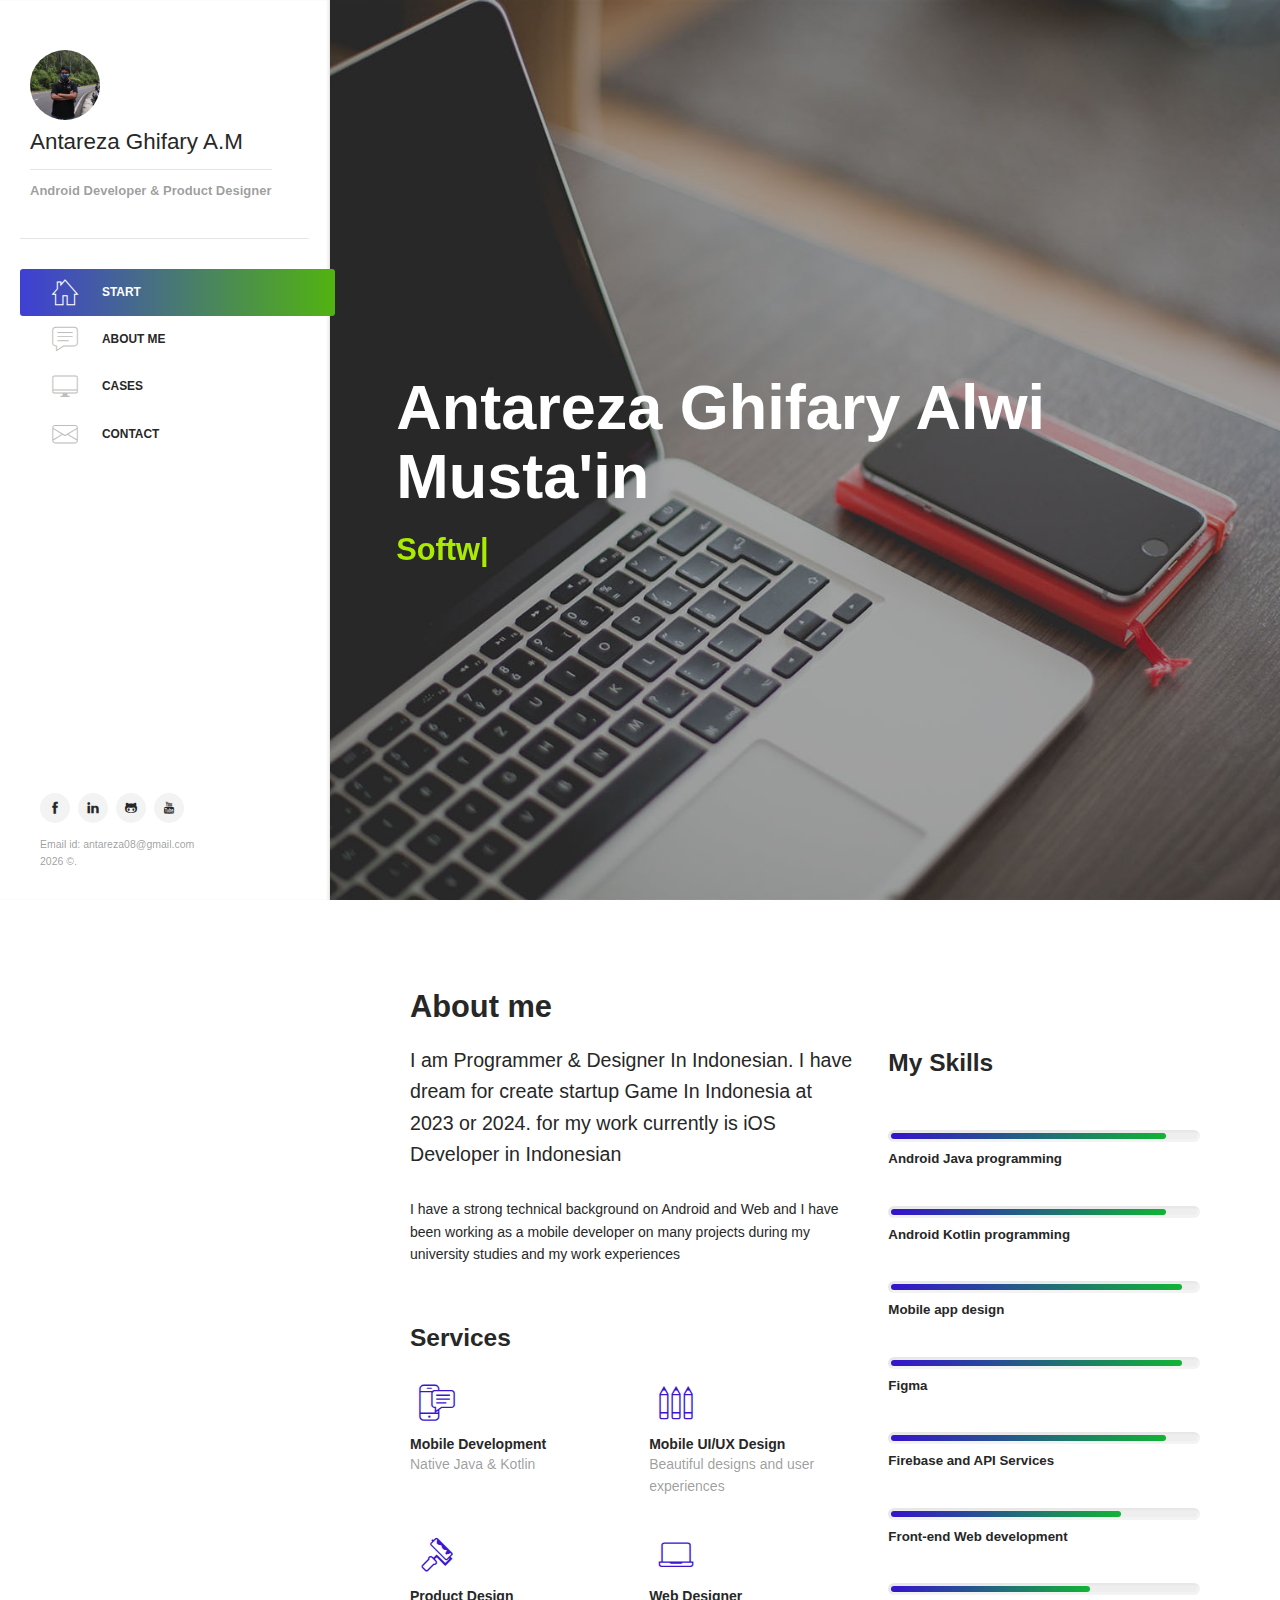
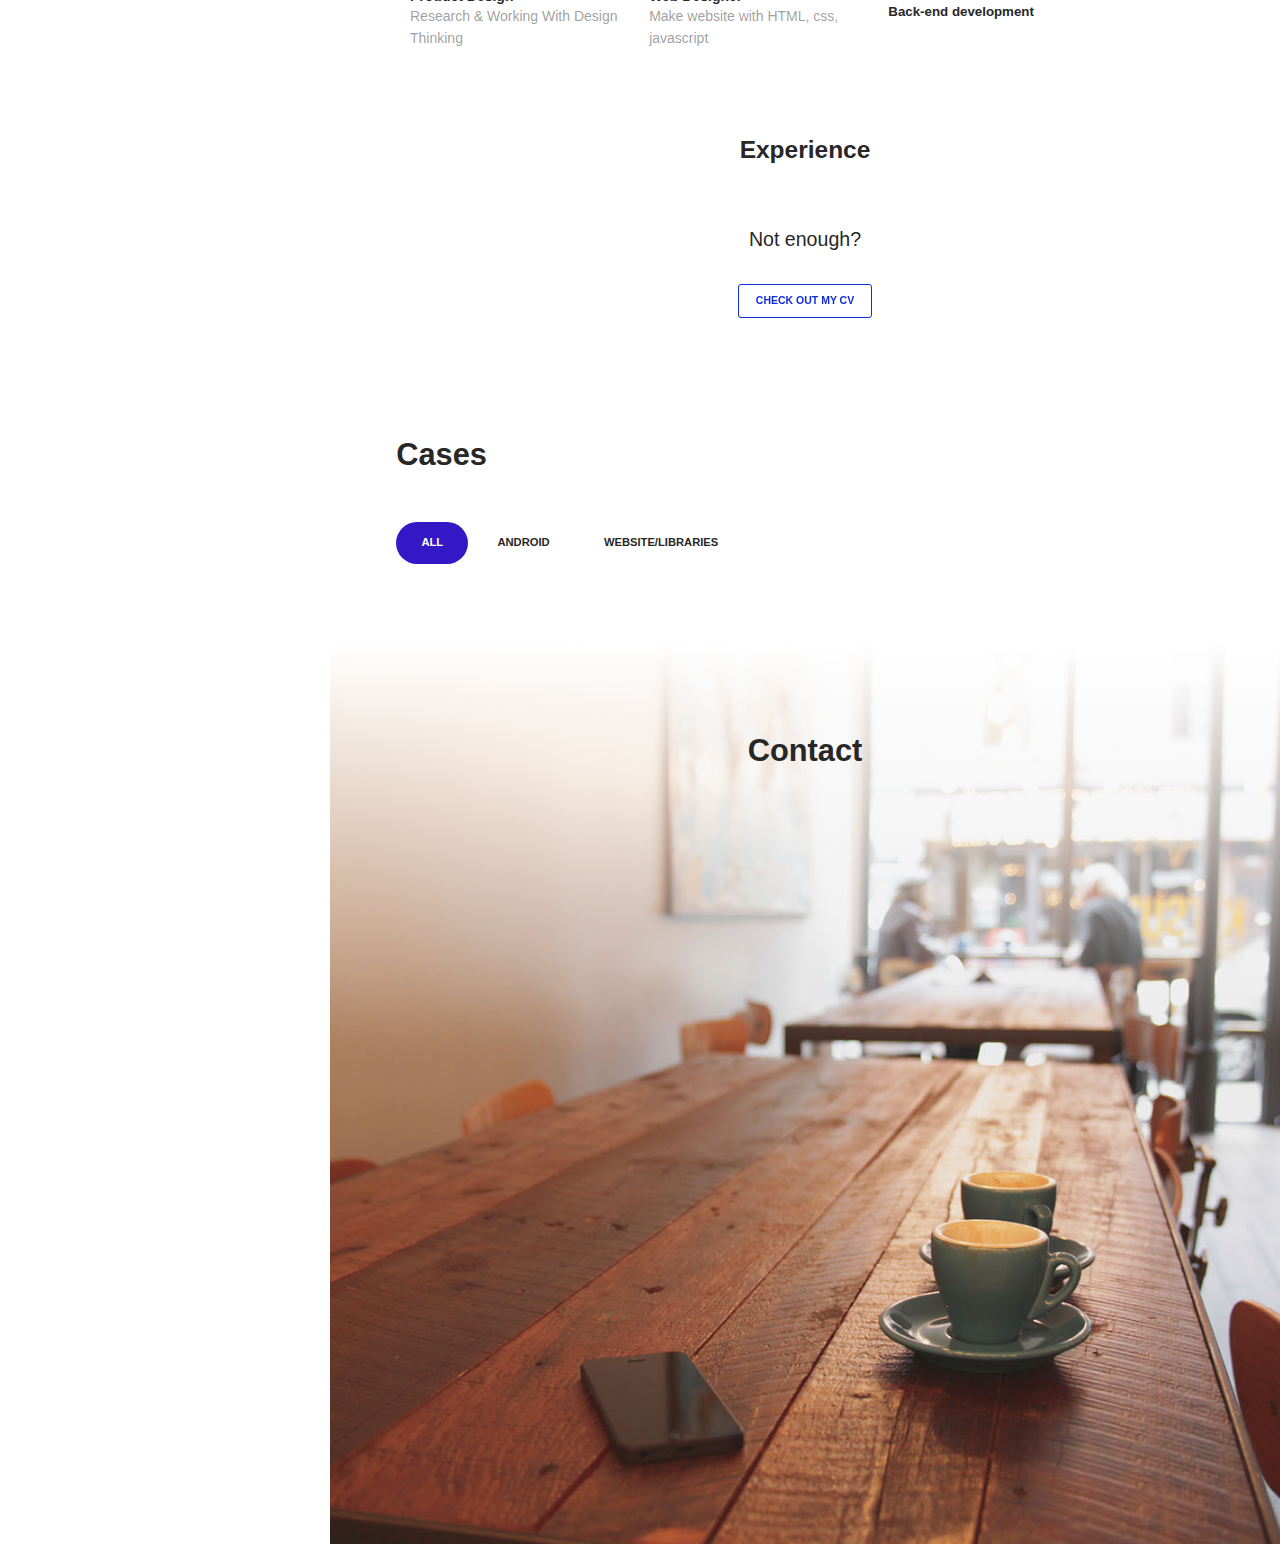
==== commit 2484b0b8: "init" ====
--- a/index.html
+++ b/index.html
@@ -283,10 +283,10 @@
             </nav>
         </div>
 
-        <div id="works-list" class="row masonry no-padding" style="position: relative; height: 0px;">
+        <!-- <div id="works-list" class="row masonry no-padding" style="position: relative; height: 0px;">
             <div class="masonry-sizer col-lg-3 col-sm-4 col-xs-6"></div>
             <div class="masonry-item filter-two col-lg-3 col-sm-4 col-xs-6">
-                <!-- Image Box -->
+                
                 <a title="link" href="projects/en/fancytoast.html" data-toggle="ajax-modal">
                 <div class="image-box image-hover inner-title title-hover">
                     <div class="image" style="margin: 10px;">
@@ -300,7 +300,7 @@
                 </a>
             </div>
             <div class="masonry-item filter-two col-lg-3 col-sm-4 col-xs-6">
-                <!-- Image Box -->
+                
                 <a title="link" href="projects/en/fancydialog.html" data-toggle="ajax-modal">
                 <div class="image-box image-hover inner-title title-hover">
                     <div class="image" style="margin: 10px;">
@@ -312,7 +312,7 @@
                     </div>
                 </div>
                 </a>
-            </div>
+            </div> -->
 
 
     </section>
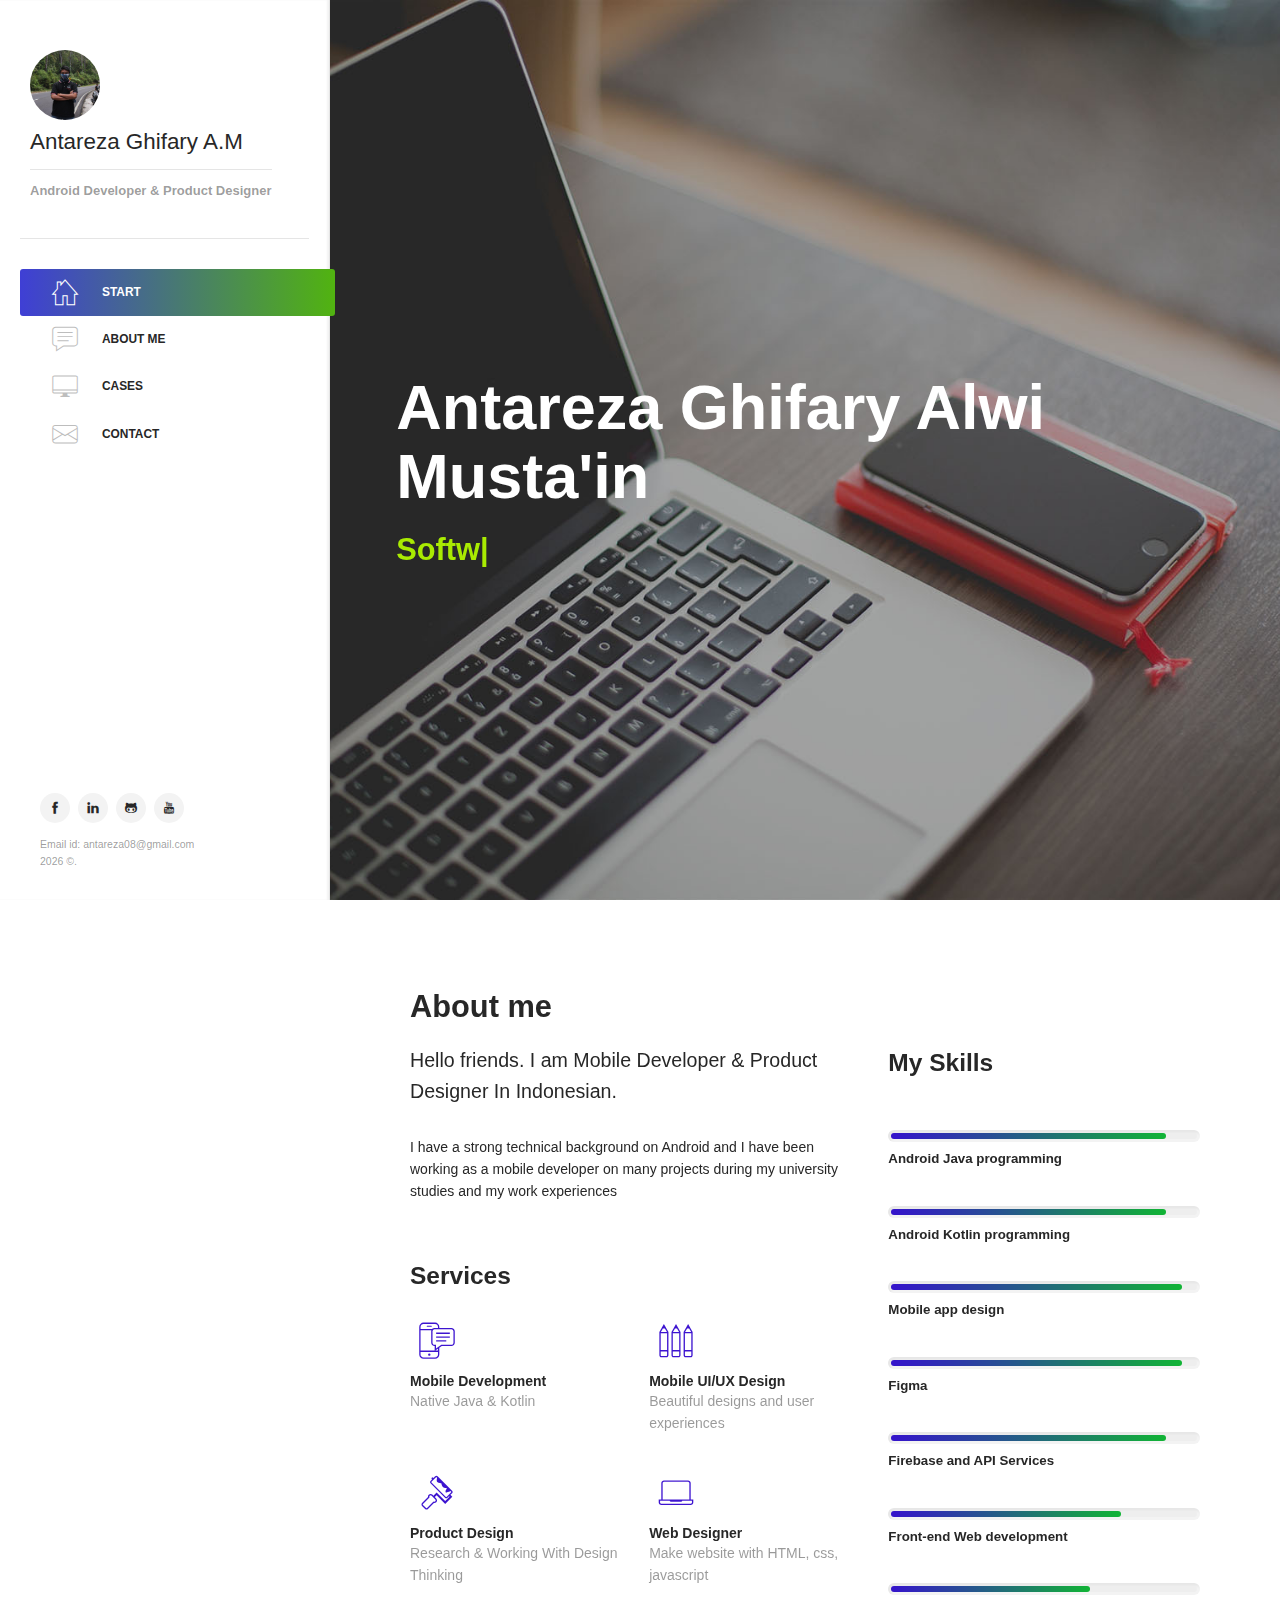
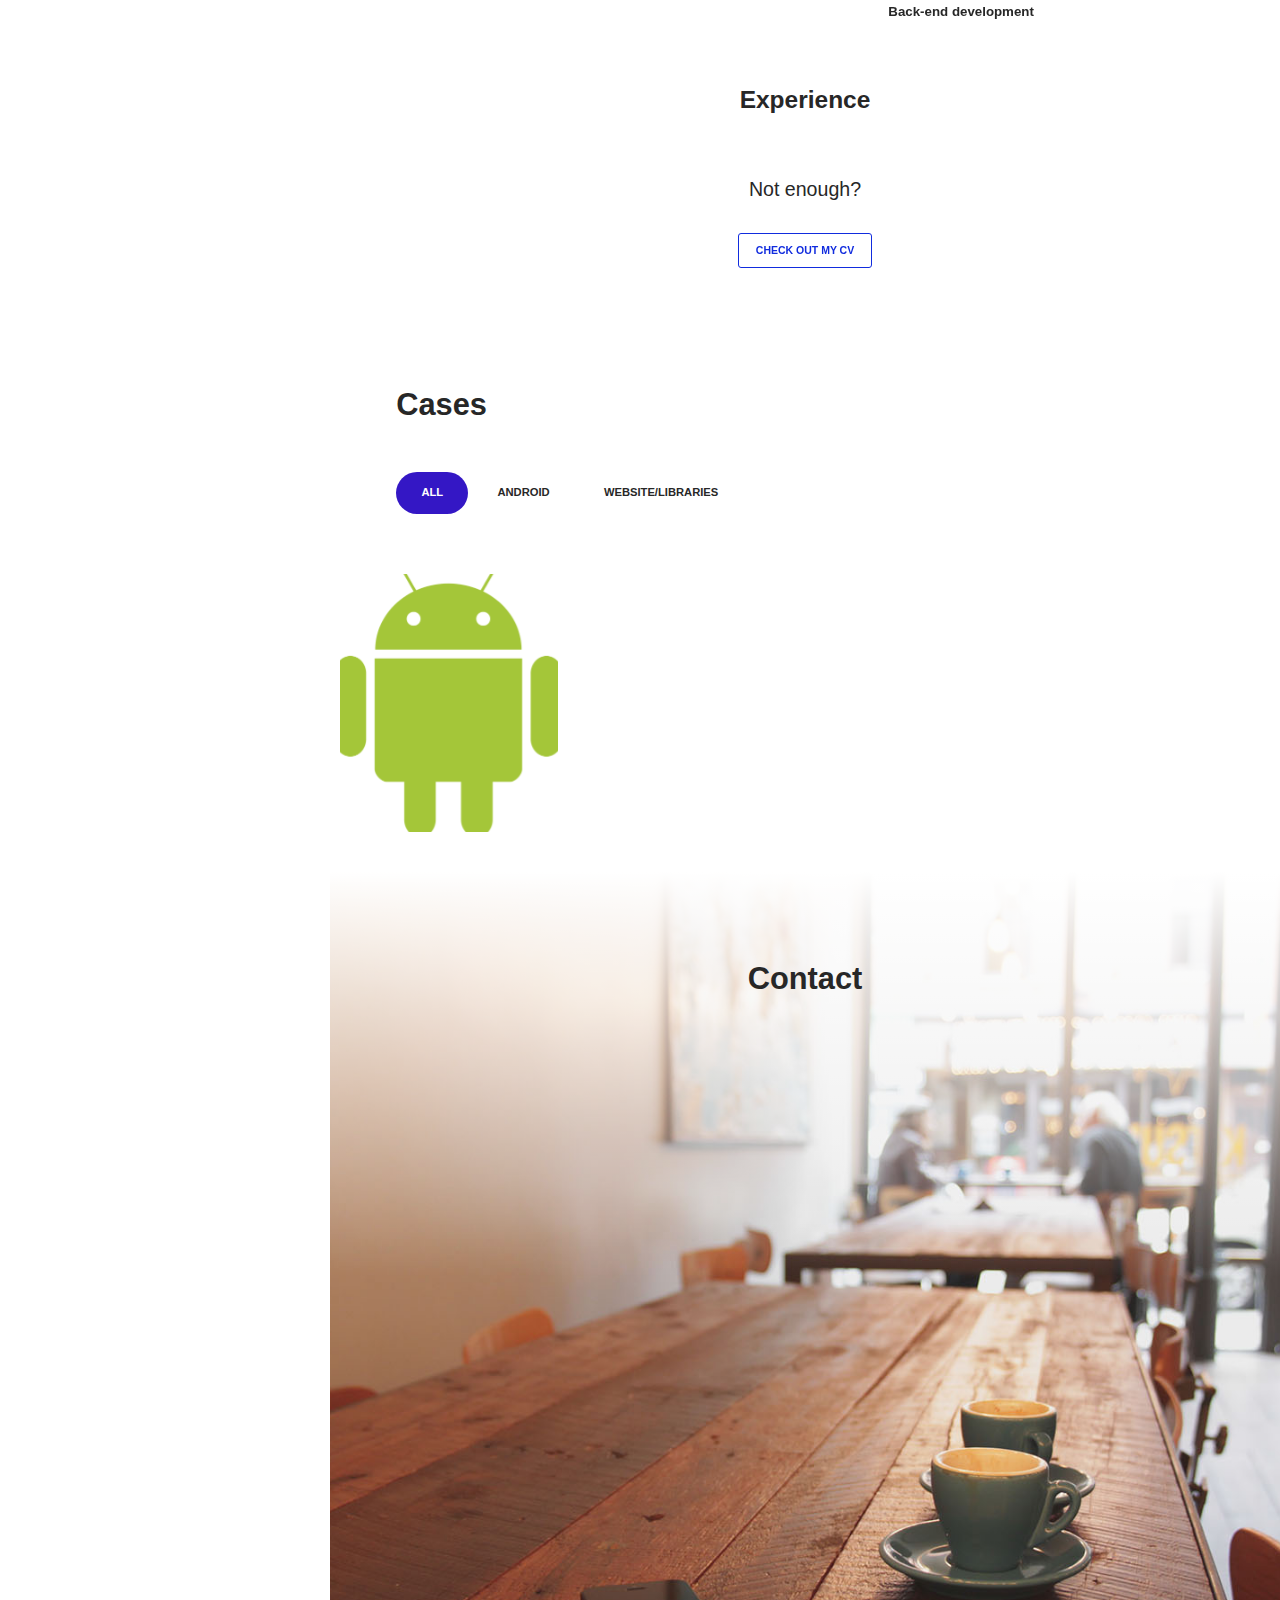
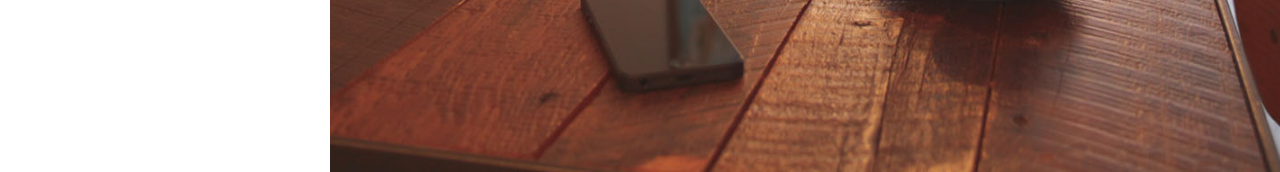
==== commit 853d9d1a: "edit portfolio" ====
--- a/index.html
+++ b/index.html
@@ -146,8 +146,8 @@
             <div class="row rowmain">
                 <div class="col-md-7">
                     <h2>About me</h2>
-                    <p class="lead">I am Programmer & Designer In Indonesian. I have dream for create startup Game In Indonesia at 2023 or 2024. for my work currently is iOS Developer in Indonesian</p>
-                    <p>I have a strong technical background on Android and Web and I have been working as a mobile developer on many projects during my university studies and my work experiences</p>
+                    <p class="lead">Hello friends. I am Mobile Developer & Product Designer In Indonesian.</p>
+                    <p>I have a strong technical background on Android and I have been working as a mobile developer on many projects during my university studies and my work experiences</p>
                     <h3 class="mt-60">Services</h3>
                     <div class="row text-xs-center text-sm-left">
                         <div class="col-sm-6">
@@ -283,14 +283,14 @@
             </nav>
         </div>
 
-        <!-- <div id="works-list" class="row masonry no-padding" style="position: relative; height: 0px;">
+        <div id="works-list" class="row masonry no-padding" style="position: relative; height: 0px;">
             <div class="masonry-sizer col-lg-3 col-sm-4 col-xs-6"></div>
             <div class="masonry-item filter-two col-lg-3 col-sm-4 col-xs-6">
                 
-                <a title="link" href="projects/en/fancytoast.html" data-toggle="ajax-modal">
+                <a title="link" href="portfolio/web/pos.html" data-toggle="ajax-modal">
                 <div class="image-box image-hover inner-title title-hover">
                     <div class="image" style="margin: 10px;">
-                        <img alt="Image not found" src="assets/img/projects/fancytoastcollage.png">
+                        <img alt="Image not found" src="portfolio/img/android_robot.png">
                     </div>
                     <div class="title text-xs-center">
                             <h3 class="mb-0">Fancy Toast</h3>
@@ -299,20 +299,7 @@
                 </div>
                 </a>
             </div>
-            <div class="masonry-item filter-two col-lg-3 col-sm-4 col-xs-6">
-                
-                <a title="link" href="projects/en/fancydialog.html" data-toggle="ajax-modal">
-                <div class="image-box image-hover inner-title title-hover">
-                    <div class="image" style="margin: 10px;">
-                       <img alt="Image not found" src="assets/img/projects/fancydialog.jpg">
-                    </div>
-                    <div class="title text-xs-center">
-                            <h3 class="mb-0">Fancy Alert Dialog</h3>
-                            <h5 class="text-sm text-muted mt-10 mb-0">Android Library</h5>
-                    </div>
-                </div>
-                </a>
-            </div> -->
+           
 
 
     </section>
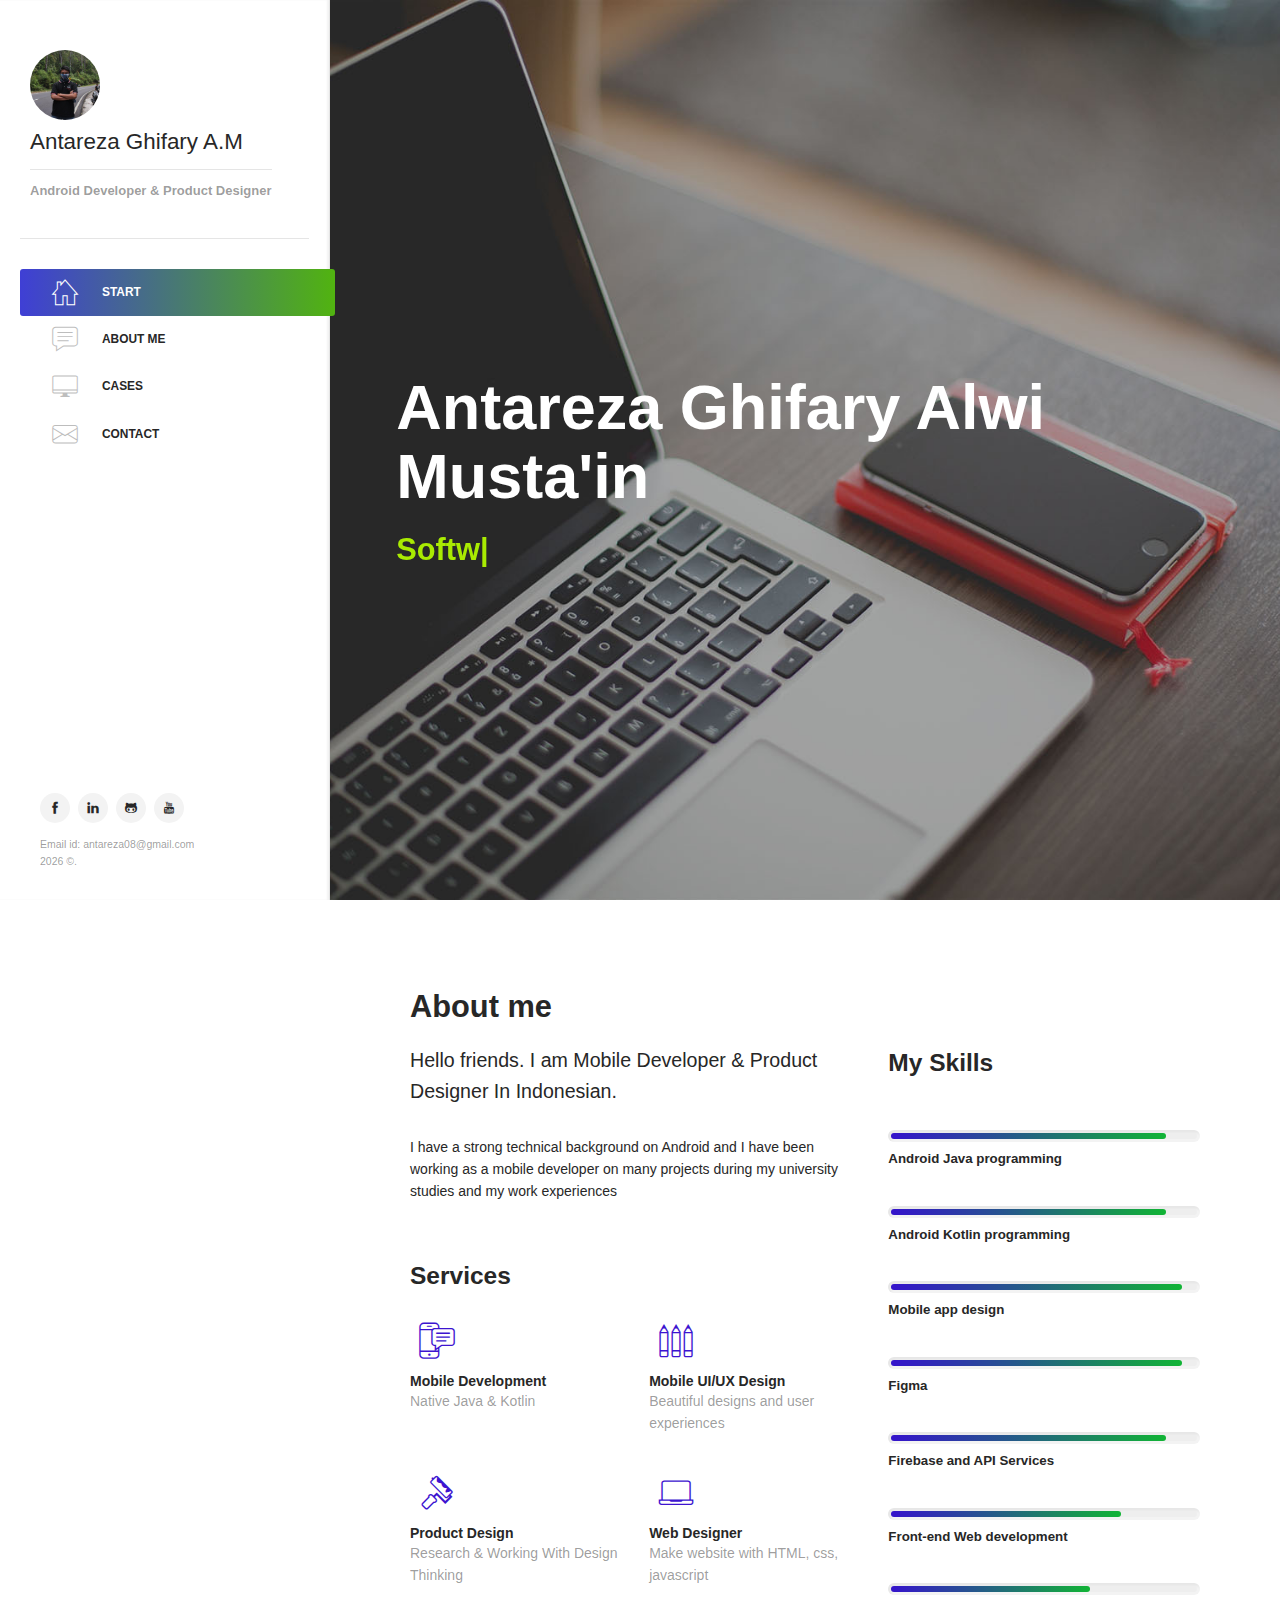
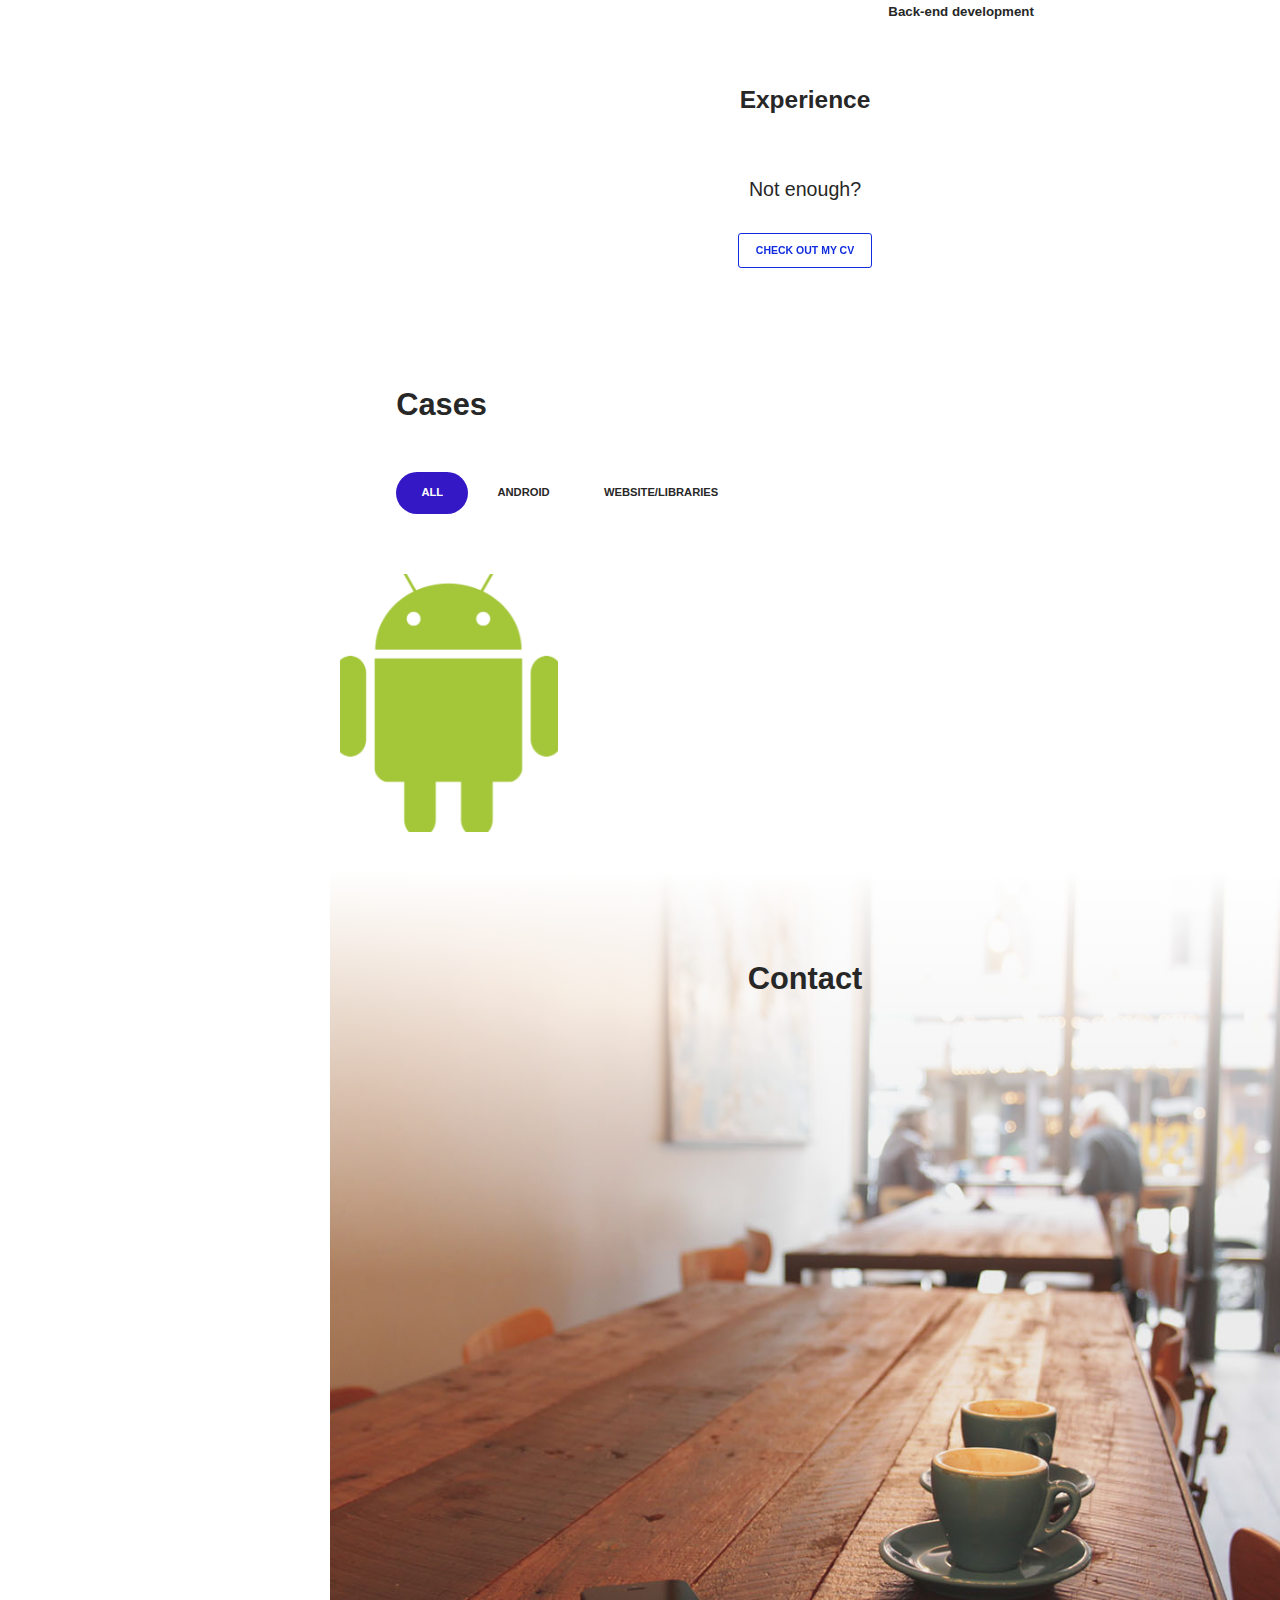
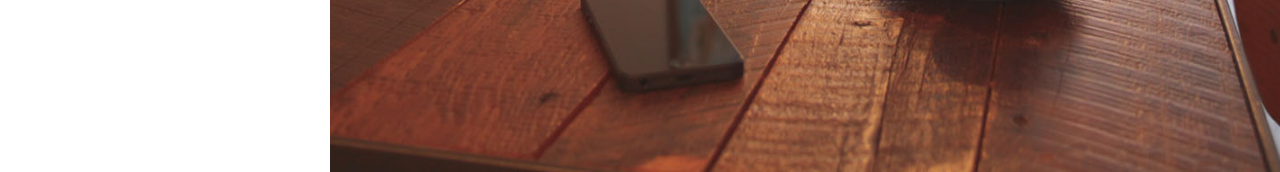
==== commit 62cd5dfa: "delete href in menu header" ====
--- a/index.html
+++ b/index.html
@@ -2,7 +2,7 @@
 <html lang="en" ng-app="myApp">
 <head>
 
-    <title>Antareza Ghifary AM - Fullstack Dev</title>
+    <title>Antareza Ghifary 😉</title>
 
     <!-- Meta -->
     <meta name="author" content="Antareza Ghifary">
@@ -64,7 +64,7 @@
 <header id="header">
 
     <!-- Owner -->
-    <a title="link" href="#home" class="owner">
+    <a title="link" href="" class="owner">
         <img src="assets/img/photos/ghifa.jpg" alt="Image not found" class="image">
         <div class="content">
             <h2 class="name">Antareza Ghifary A.M</h2>
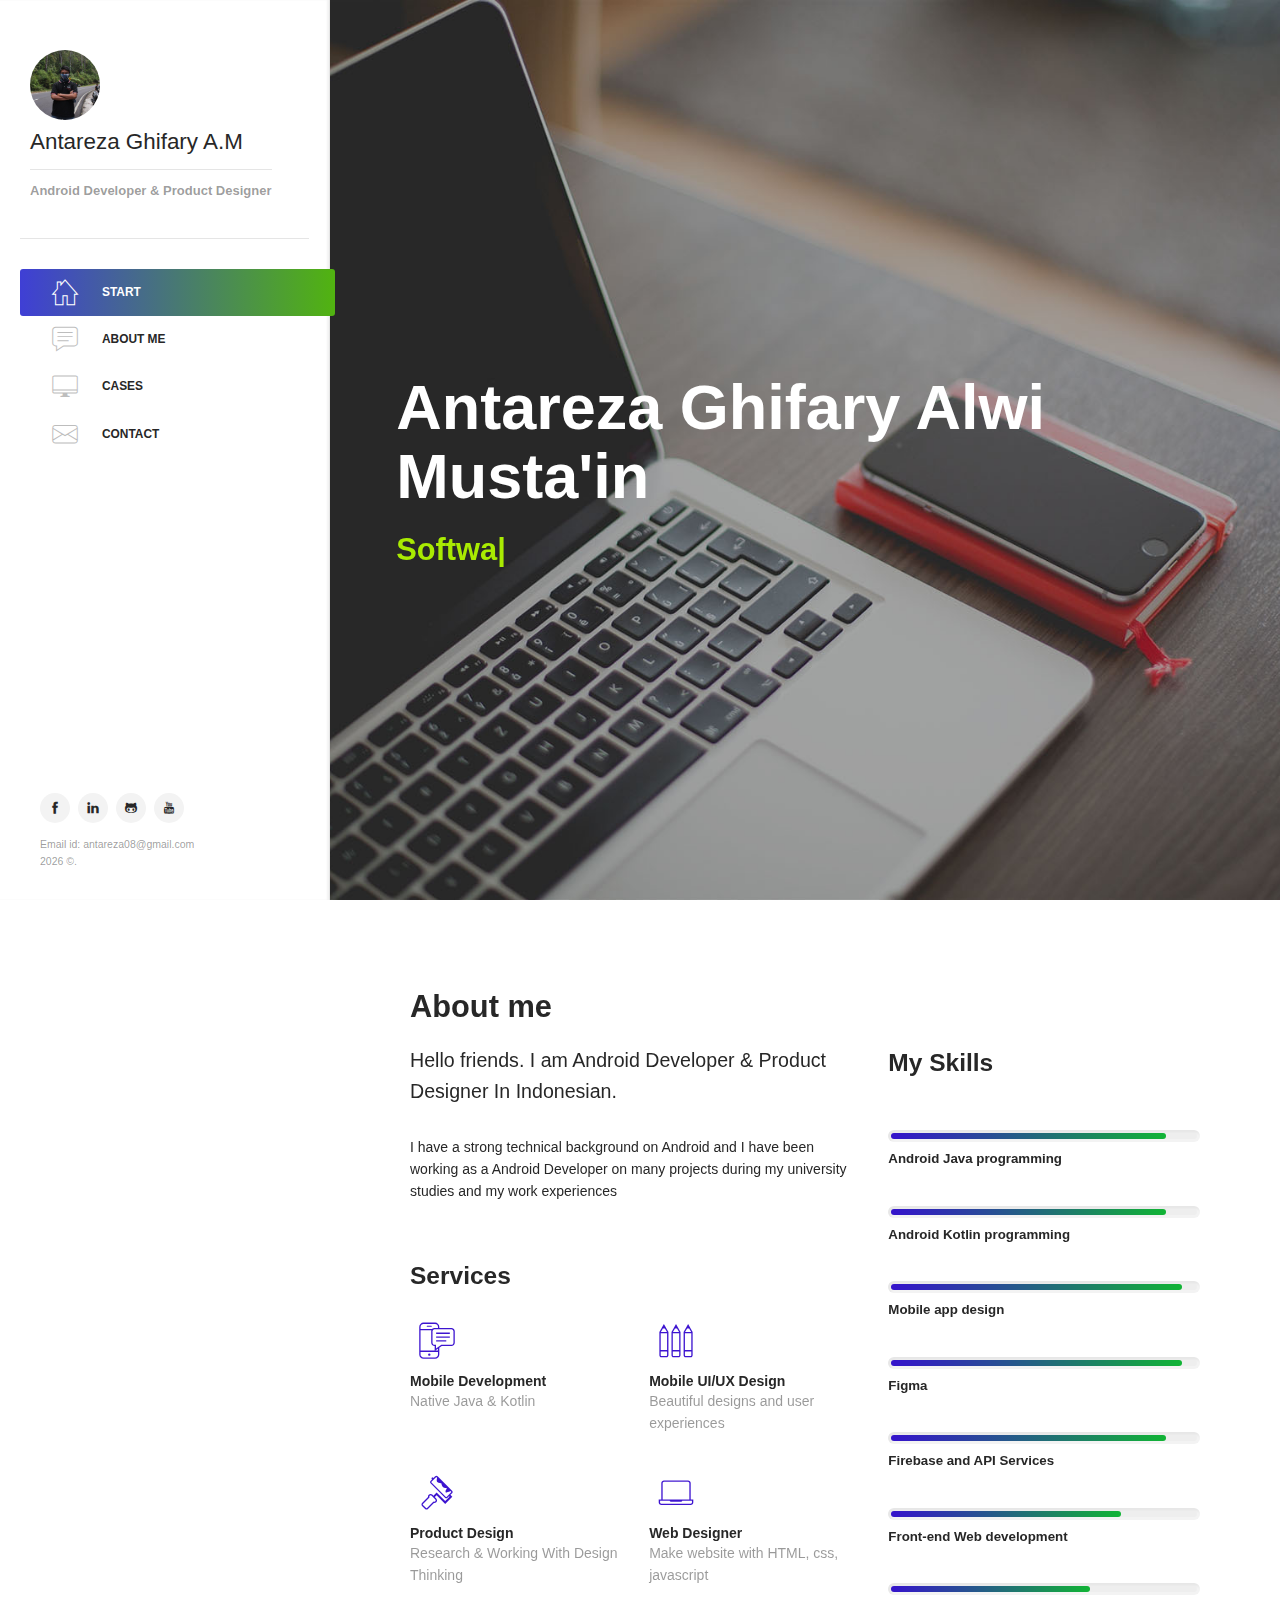
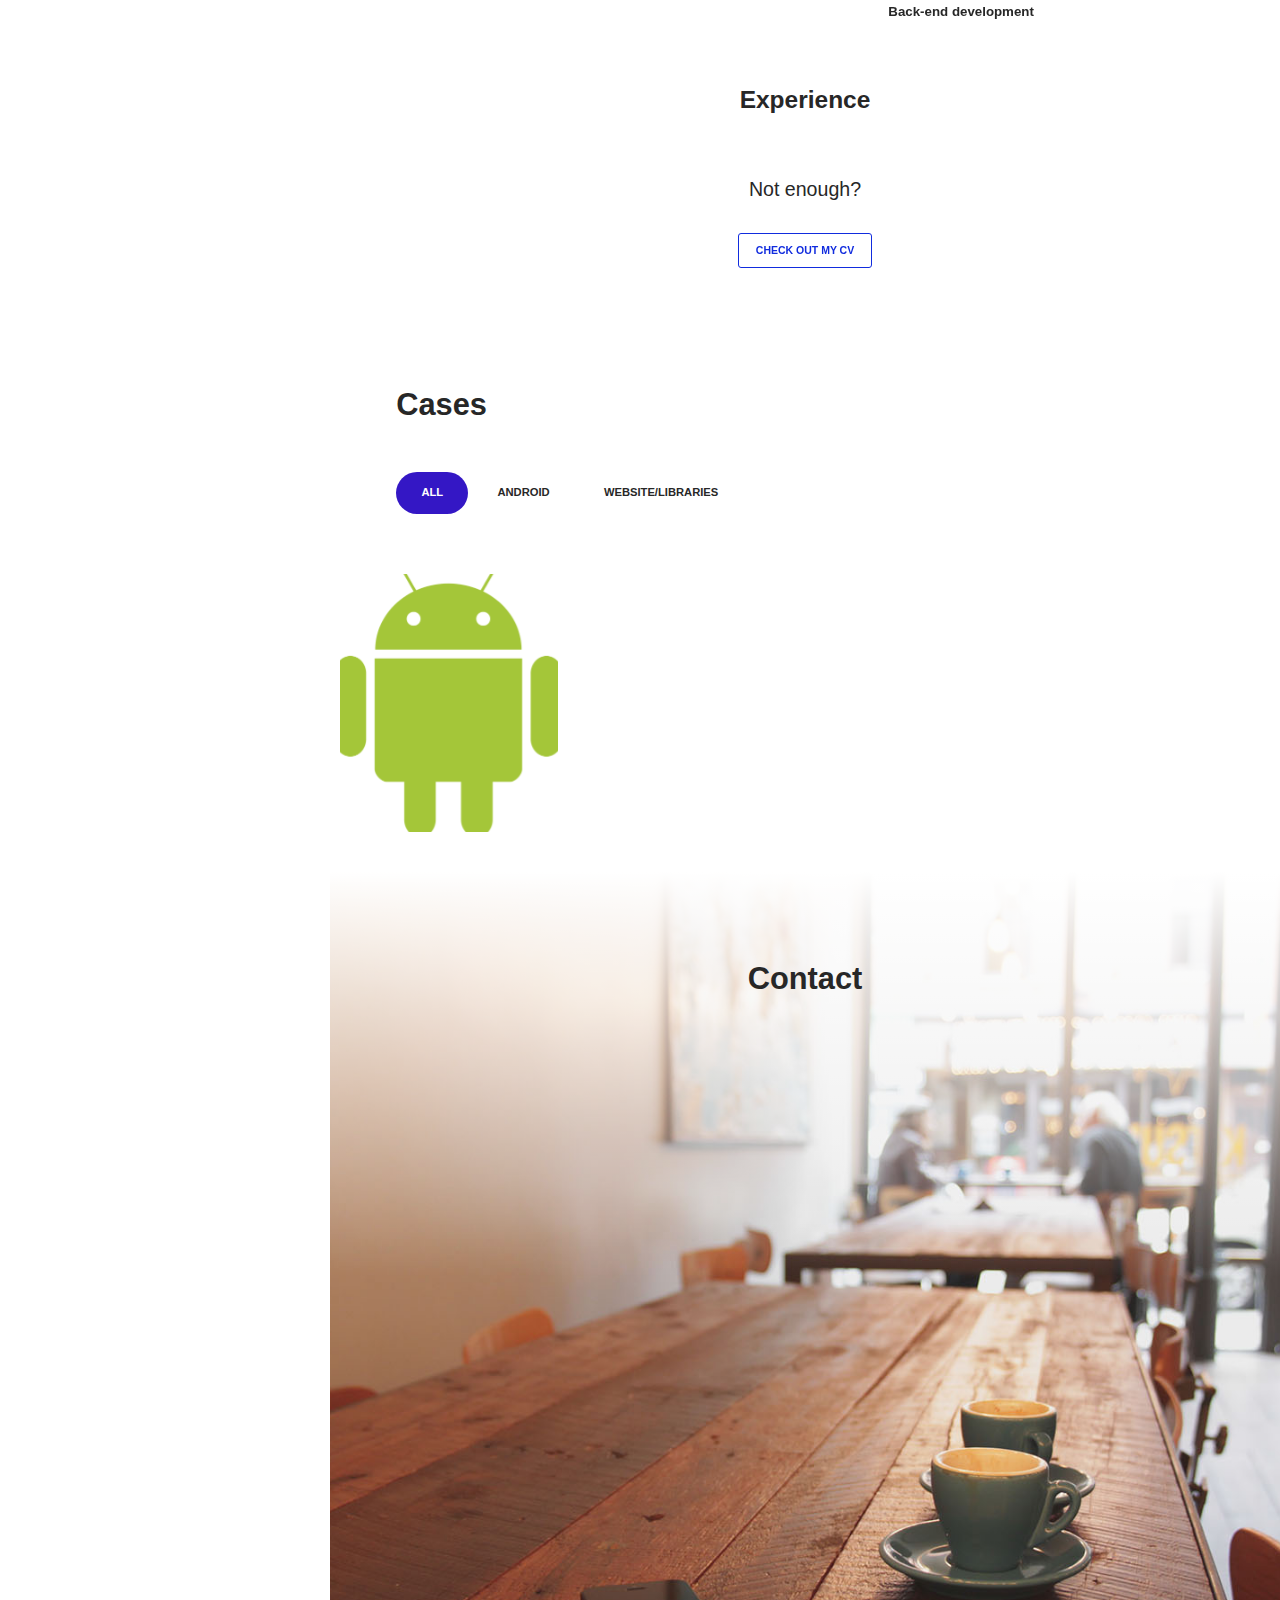
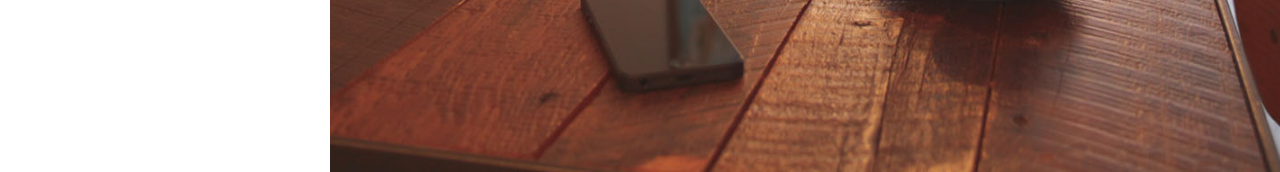
==== commit f33f6866: "replace from mobile developer to android developer" ====
--- a/index.html
+++ b/index.html
@@ -10,7 +10,7 @@
     <meta name="viewport" content="width=device-width, initial-scale=1" />
     <meta http-equiv="content-language" content="en">
     <meta name="Description" content="I am Programmer & Designer In Indonesian. I have dream for create startup Game In Indonesia at 2023 or 2024. for my work currently is iOS Developer in Indonesian ">
-    <meta name="Keywords" content="mobile developer (iOS), Web Designer, Graphic Designer">
+    <meta name="Keywords" content="Android Developer (iOS), Web Designer, Graphic Designer">
     <meta name="robots" content="index,nofollow" />
     <meta name="og:description" content="I am Programmer & Designer In Indonesian. I have dream for create startup Game In Indonesia at 2023 or 2024. for my work currently is iOS Developer in Indonesian">
     <meta property="og:locale" content="en_GB" />
@@ -146,8 +146,8 @@
             <div class="row rowmain">
                 <div class="col-md-7">
                     <h2>About me</h2>
-                    <p class="lead">Hello friends. I am Mobile Developer & Product Designer In Indonesian.</p>
-                    <p>I have a strong technical background on Android and I have been working as a mobile developer on many projects during my university studies and my work experiences</p>
+                    <p class="lead">Hello friends. I am Android Developer & Product Designer In Indonesian.</p>
+                    <p>I have a strong technical background on Android and I have been working as a Android Developer on many projects during my university studies and my work experiences</p>
                     <h3 class="mt-60">Services</h3>
                     <div class="row text-xs-center text-sm-left">
                         <div class="col-sm-6">
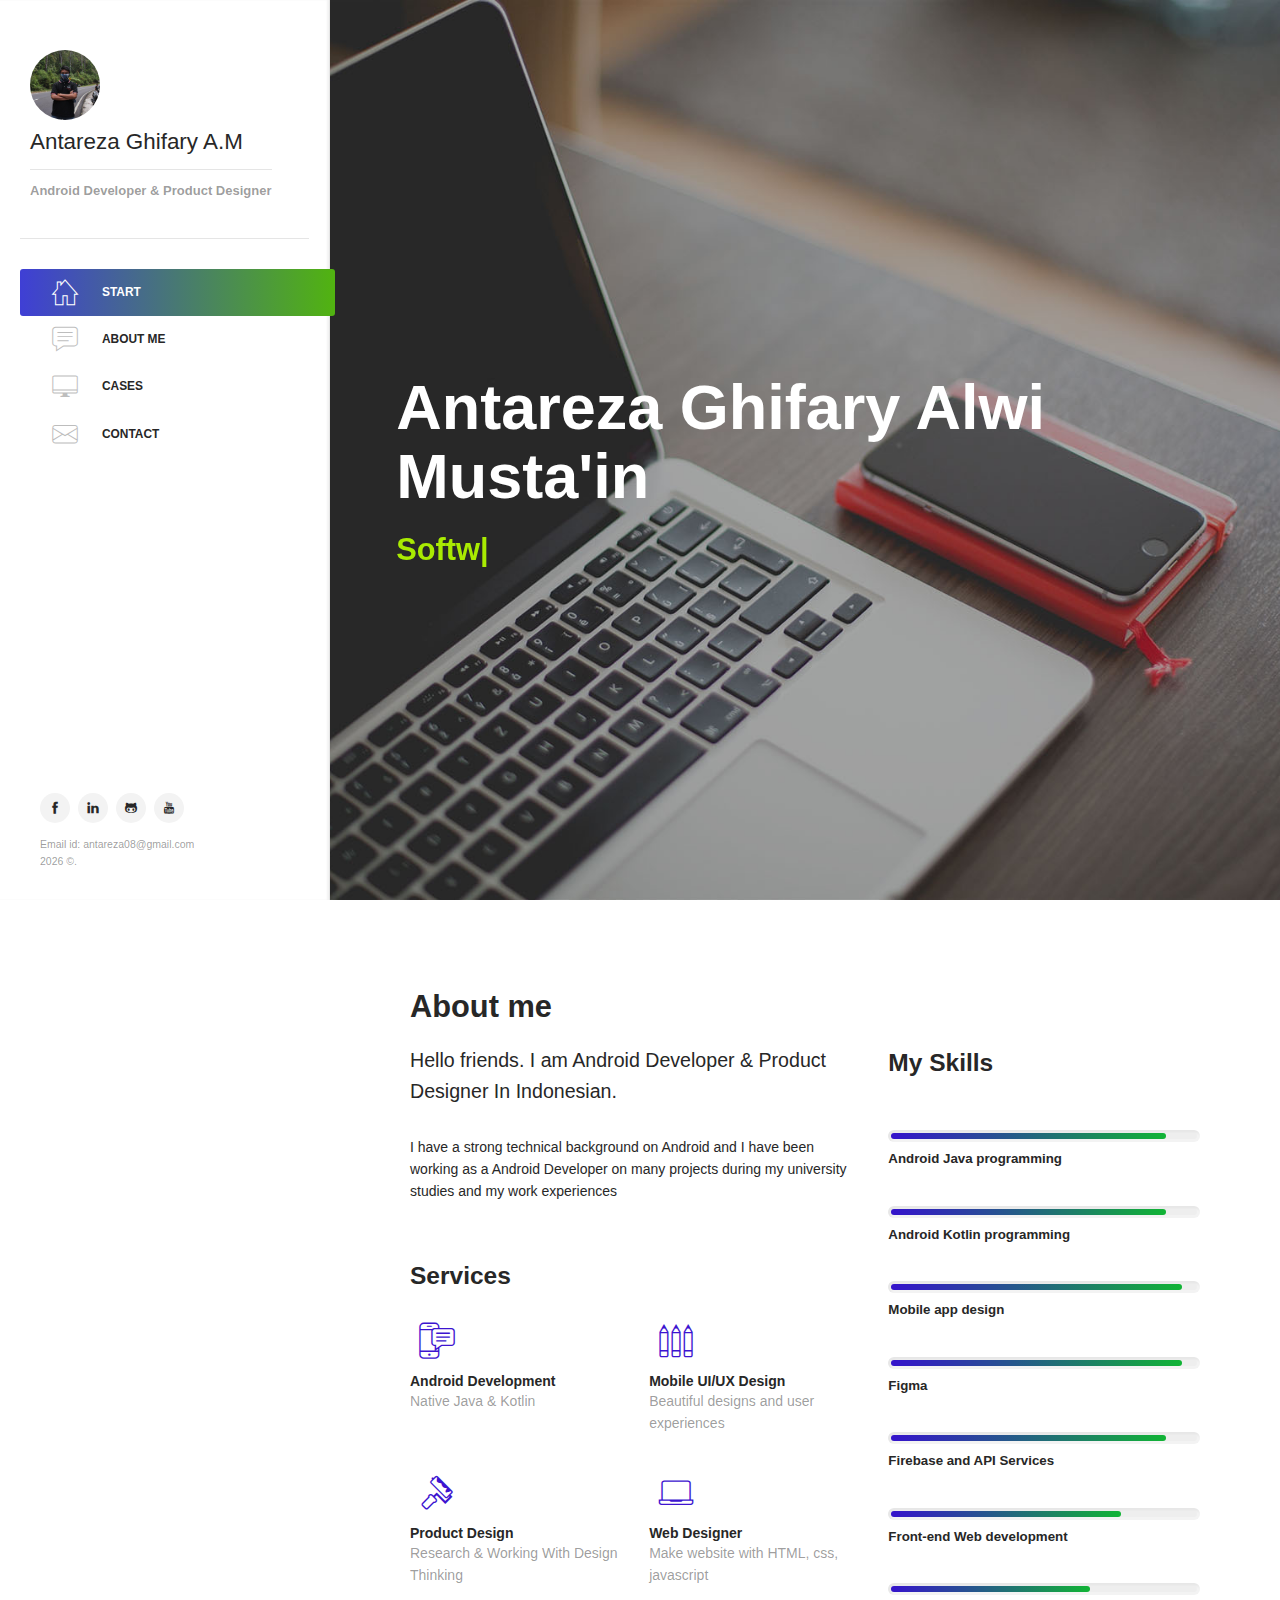
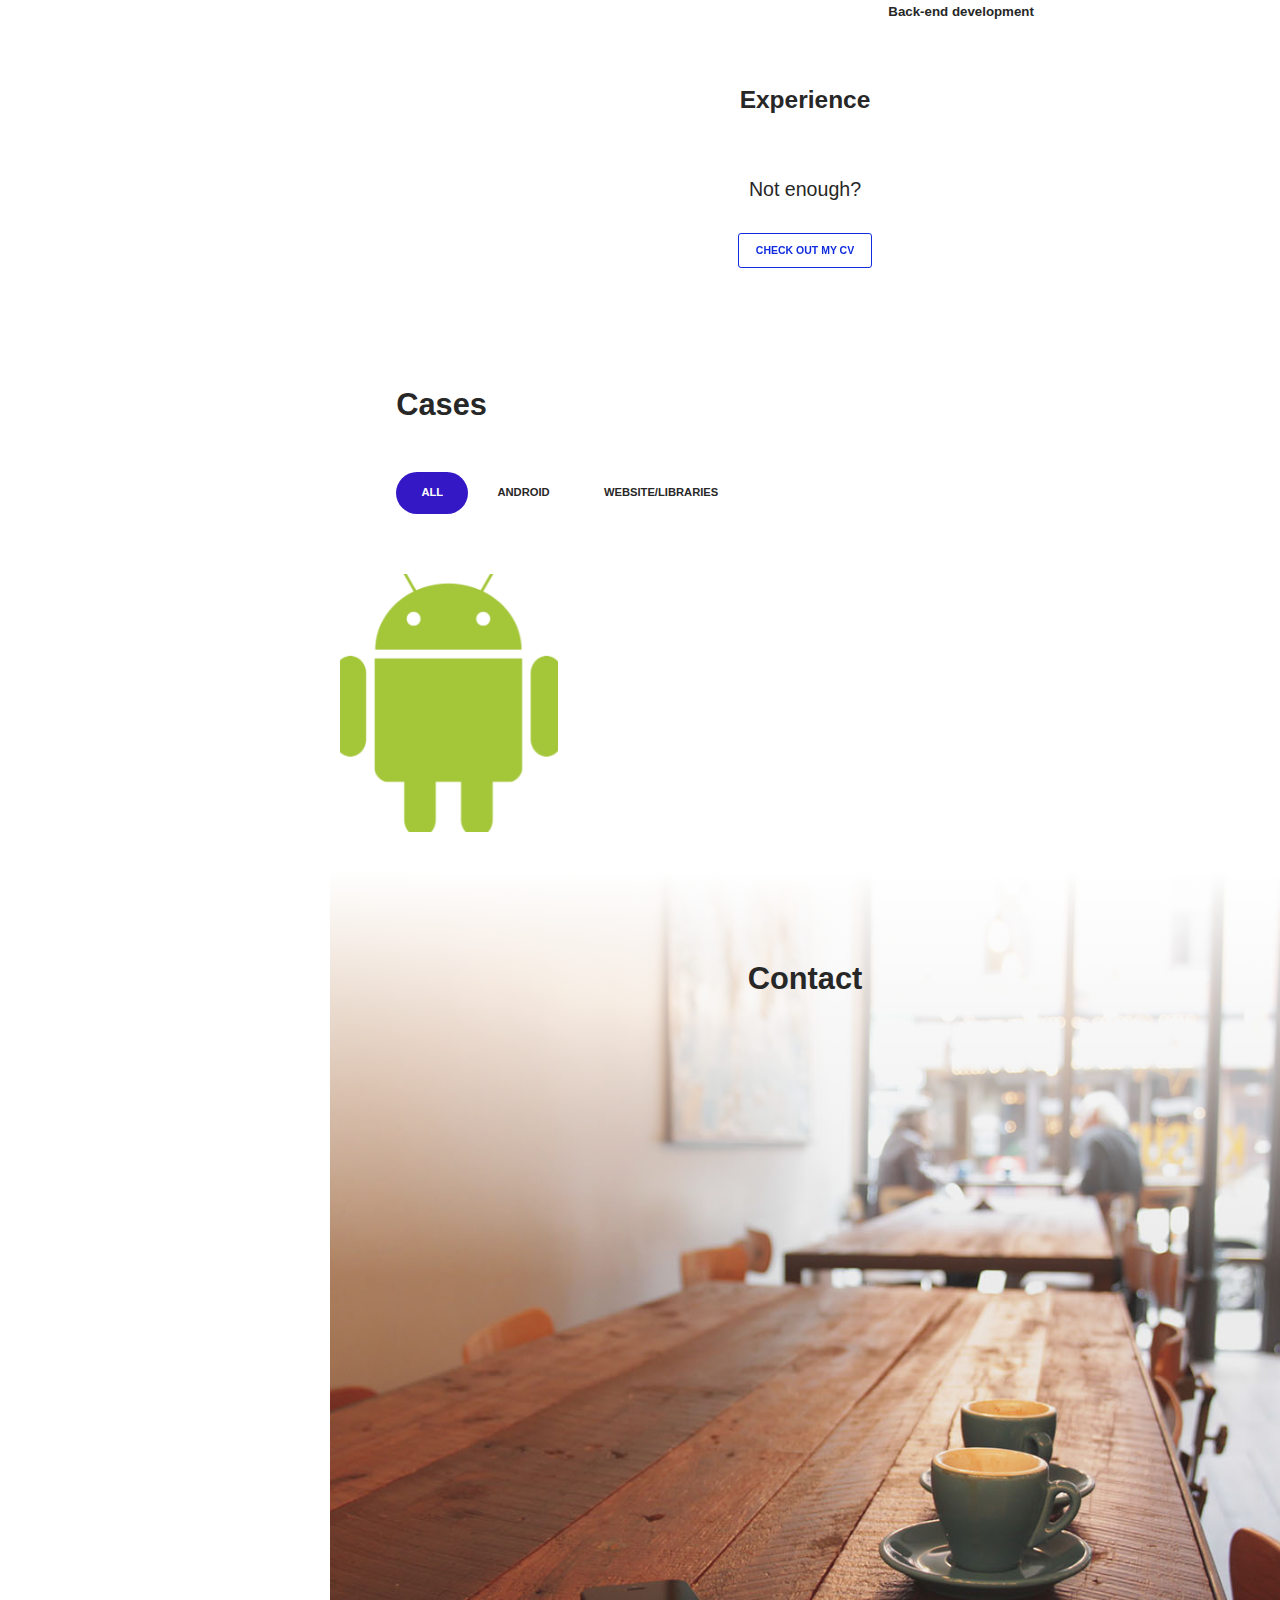
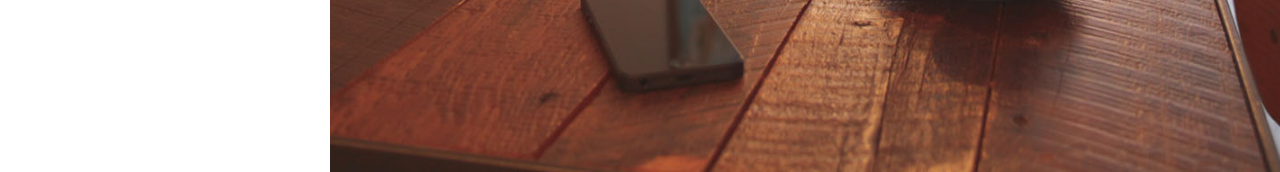
==== commit f2e440dd: "replace from Mobile Development to Android Develop" ====
--- a/index.html
+++ b/index.html
@@ -154,7 +154,7 @@
                             <!-- Feature -->
                             <div class="feature feature-1 animated fadeIn visible" data-animation="fadeIn">
                                 <span class="icon icon-primary icon-md"><i class="li-push"></i></span>
-                                <h5 class="mb-0">Mobile Development</h5>
+                                <h5 class="mb-0">Android Development</h5>
                                 <span class="text-muted">Native Java & Kotlin</span>
                             </div>
                         </div>
